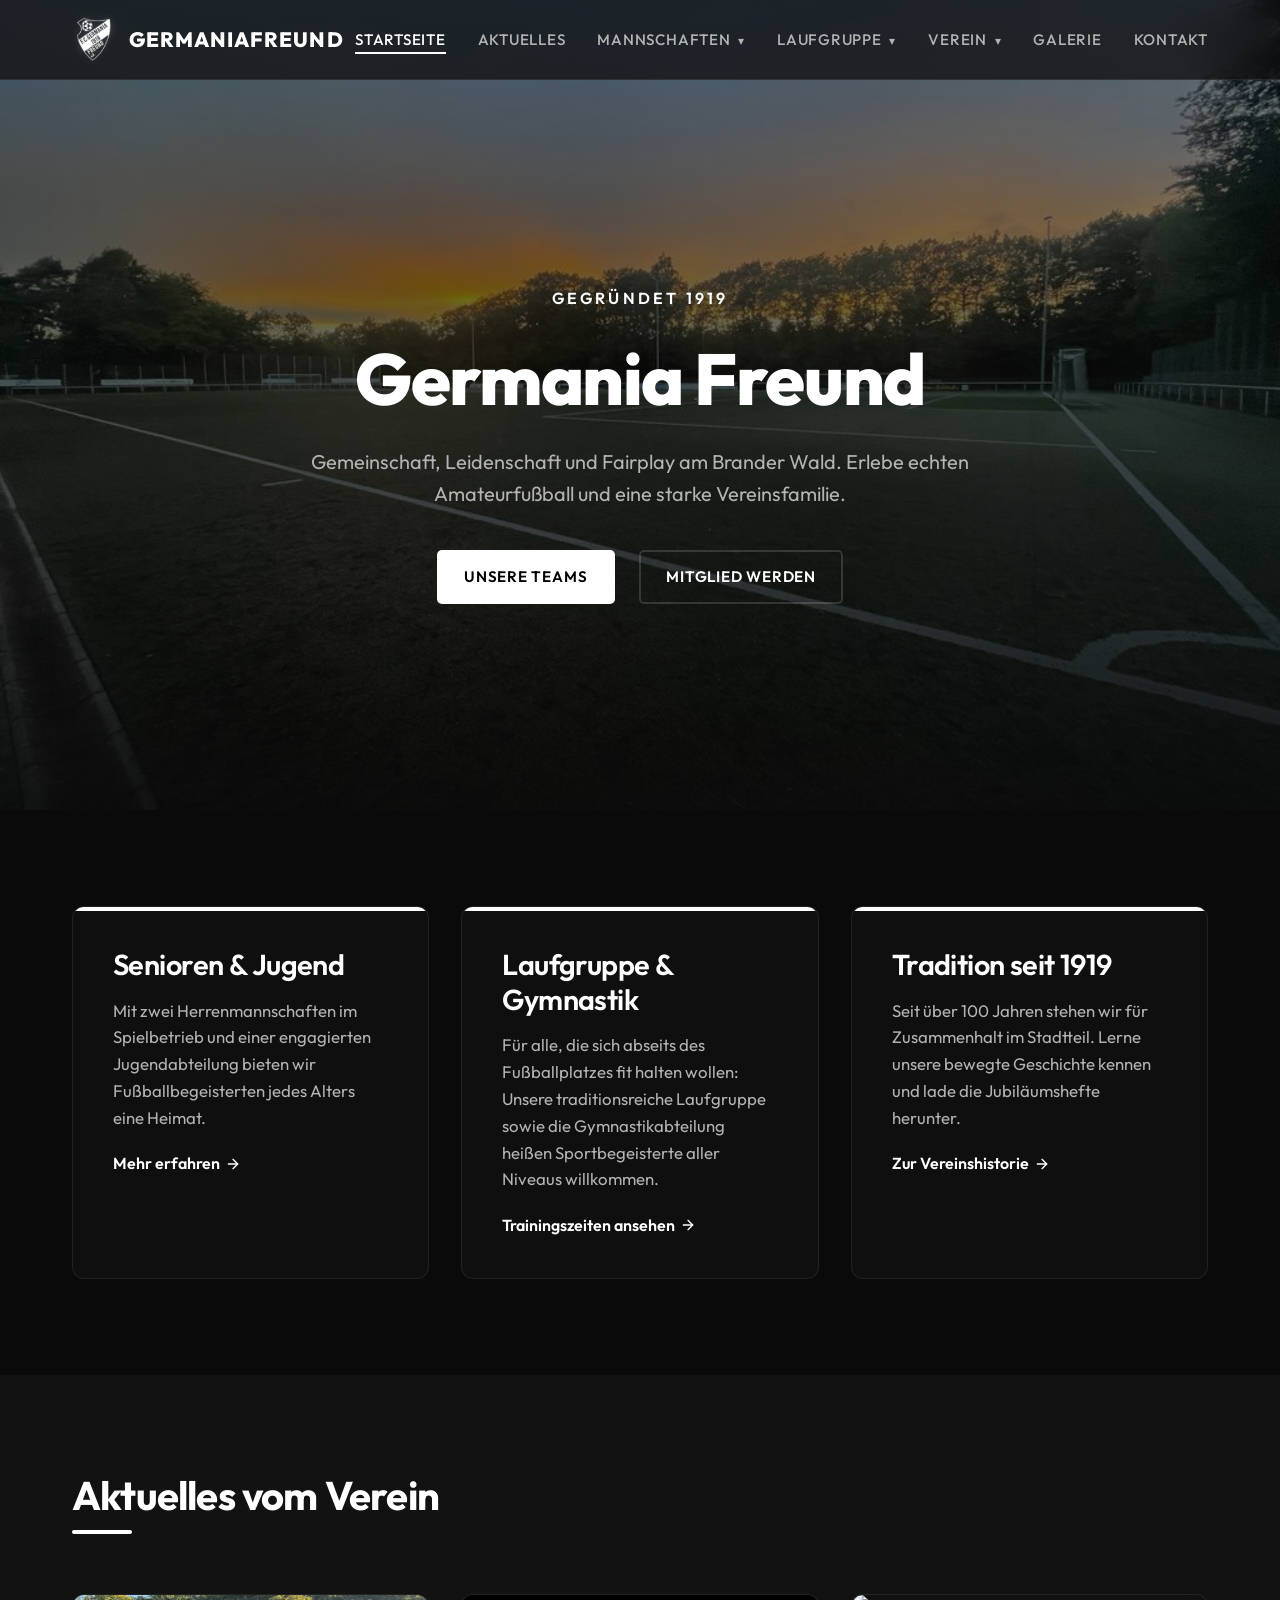
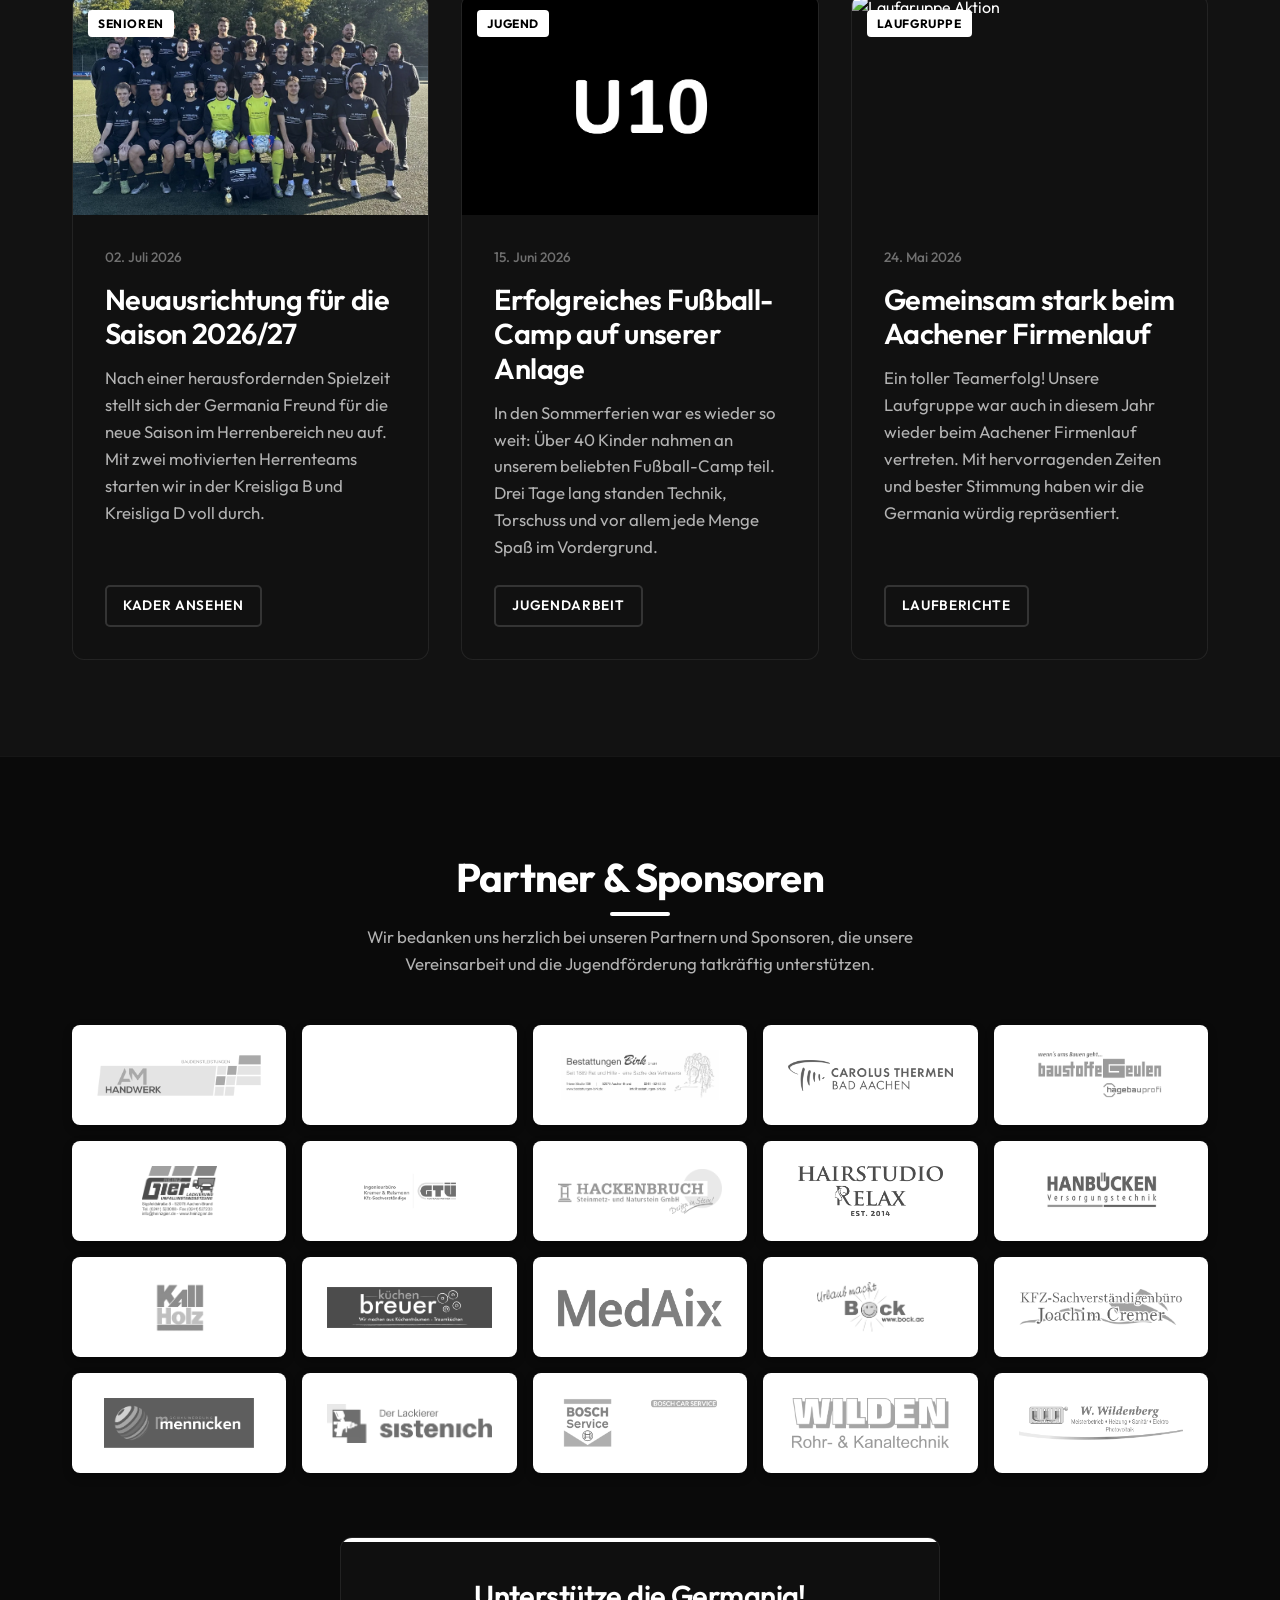
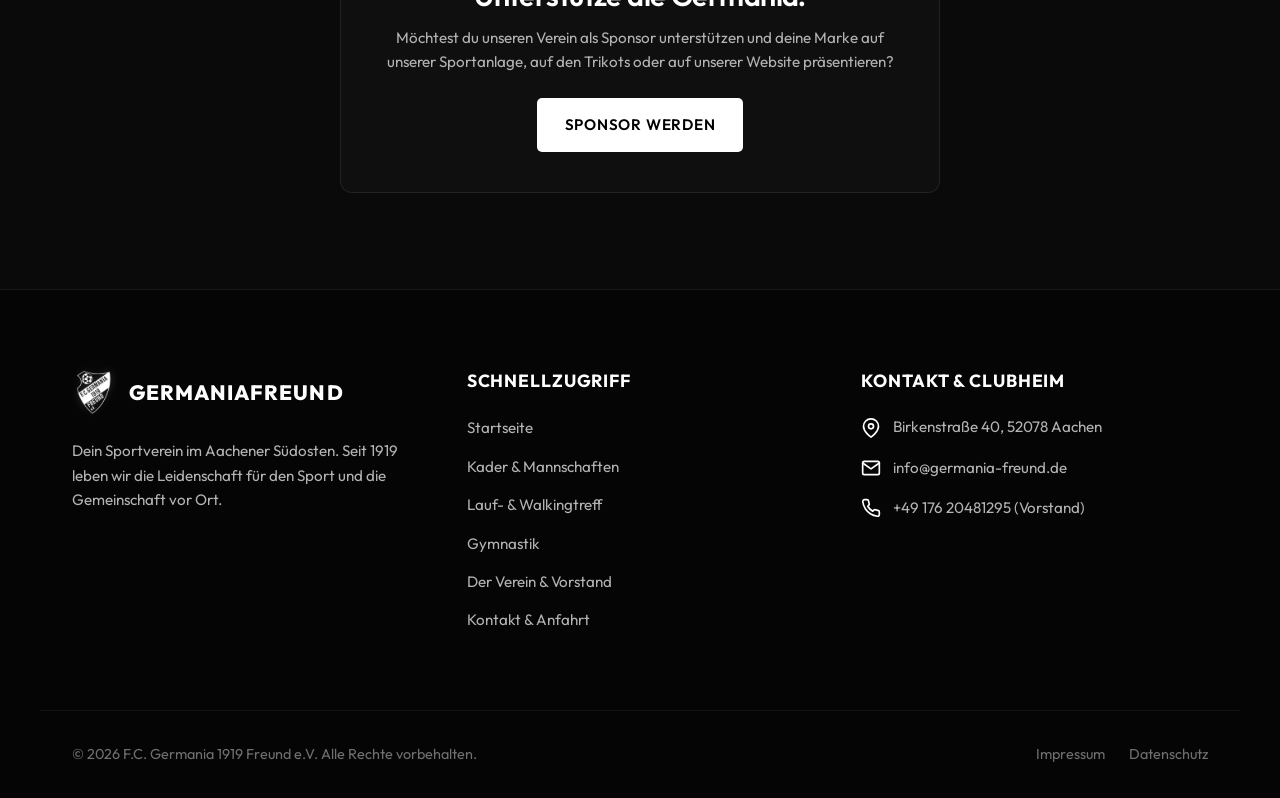
==== index.html @ a0d116ef "Rename folder Bilder/Fußball to Bilder/Fussball and update all references in HTML files" ====
<!DOCTYPE html>
<html lang="de">
<head>
    <meta charset="UTF-8">
    <meta name="viewport" content="width=device-width, initial-scale=1.0">
    <title>F.C. Germania 1919 Freund e.V. | Offizielle Website</title>
    <meta name="description" content="Offizielle Website des F.C. Germania 1919 Freund e.V. aus Aachen-Brand. Entdecke unsere Mannschaften, die Laufgruppe und werde Mitglied!">
    <link rel="stylesheet" href="css/style.css?v=1.4">
    <script src="https://widget-api.fupa.net/vendor/widget.js?v1" defer></script>
    <link rel="icon" type="image/png" href="Bilder/Allgemein/Logo.png">
</head>
<body>

    <!-- --- HEADER / NAVIGATION --- -->
    <header class="header">
        <div class="container nav-container">
            <a href="index.html" class="logo">
                <img src="Bilder/Allgemein/Logo.png" alt="Germania Freund Logo" class="logo-icon" onerror="this.src='QR_Code_Homepage.png';">
                <div class="logo-text">Germania<span>Freund</span></div>
            </a>
            
            <nav>
                <ul class="nav-links">
                    <li><a href="index.html" class="nav-link">Startseite</a></li>
                    <li><a href="index.html#aktuelles" class="nav-link">Aktuelles</a></li>
                    <li class="dropdown">
                        <a href="mannschaften.html" class="nav-link dropdown-toggle">Mannschaften <span class="arrow">&#9662;</span></a>
                        <ul class="dropdown-menu">
                            <li><a href="mannschaften.html" style="font-weight: 600;">Übersicht</a></li>
                            <li class="dropdown-divider"></li>
                            <li class="dropdown-header">Senioren</li>
                            <li><a href="erste-mannschaft.html">1. Herren</a></li>
                            <li><a href="zweite-mannschaft.html">2. Herren</a></li>
                            <li><a href="frauenmannschaft.html">1. Damen</a></li>
                            <li class="dropdown-divider"></li>
                            <li class="dropdown-header">Junioren</li>
                            <li><a href="mannschaften.html#jugend">Jugendteams</a></li>
                        </ul>
                    </li>
                                        <li class="dropdown">
                        <a href="laufgruppe.html" class="nav-link dropdown-toggle">Laufgruppe <span class="arrow">&#9662;</span></a>
                        <ul class="dropdown-menu">
                            <li><a href="laufgruppe.html">Lauf- &amp; Walkingtreff</a></li>
                            <li><a href="gymnastik.html">Gymnastik</a></li>
                        </ul>
                    </li>
                    <li class="dropdown">
                        <a href="verein.html" class="nav-link dropdown-toggle">Verein <span class="arrow">&#9662;</span></a>
                        <ul class="dropdown-menu">
                            <li><a href="verein.html" style="font-weight: 600;">Übersicht</a></li>
                            <li class="dropdown-divider"></li>
                            <li><a href="verein.html#ueber-uns">Über Uns</a></li>
                            <li><a href="verein.html#vorstand">Der Vorstand</a></li>
                            <li><a href="verein.html#geschichte">Geschichte</a></li>
                            <li><a href="verein.html#camps">Fußball-Camps</a></li>
                        </ul>
                    </li>
                    <li><a href="galerie.html" class="nav-link">Galerie</a></li>
                    <li><a href="kontakt.html" class="nav-link">Kontakt</a></li>
                </ul>
            </nav>
            
            <button class="burger" aria-label="Menü öffnen">
                <span class="burger-line"></span>
                <span class="burger-line"></span>
                <span class="burger-line"></span>
            </button>
        </div>
    </header>

    <!-- --- HERO SECTION --- -->
    <section class="hero">
        <div class="container hero-content">
            <span class="hero-tag">Gegründet 1919</span>
            <h1 class="text-gradient">Germania Freund</h1>
            <p class="hero-desc">Gemeinschaft, Leidenschaft und Fairplay am Brander Wald. Erlebe echten Amateurfußball und eine starke Vereinsfamilie.</p>
            <div class="hero-btns">
                <a href="mannschaften.html" class="btn btn-primary">Unsere Teams</a>
                <a href="verein.html#mitgliedschaft" class="btn btn-secondary">Mitglied werden</a>
            </div>
        </div>
    </section>

    <!-- --- HIGHLIGHTS SECTION --- -->
    <section class="section">
        <div class="container">
            <div class="grid grid-3">
                
                <div class="card card-accent reveal">
                    <h3 class="card-title text-accent">Senioren & Jugend</h3>
                    <p>Mit zwei Herrenmannschaften im Spielbetrieb und einer engagierten Jugendabteilung bieten wir Fußballbegeisterten jedes Alters eine Heimat.</p>
                    <a href="mannschaften.html" class="text-accent" style="font-weight:600; display:inline-flex; align-items:center; gap:5px;">
                        Mehr erfahren 
                        <svg width="16" height="16" viewBox="0 0 24 24" fill="none" stroke="currentColor" stroke-width="2" stroke-linecap="round" stroke-linejoin="round"><line x1="5" y1="12" x2="19" y2="12"></line><polyline points="12 5 19 12 12 19"></polyline></svg>
                    </a>
                </div>
                
                <div class="card card-accent reveal">
                    <h3 class="card-title text-accent">Laufgruppe &amp; Gymnastik</h3>
                    <p>Für alle, die sich abseits des Fußballplatzes fit halten wollen: Unsere traditionsreiche Laufgruppe sowie die Gymnastikabteilung heißen Sportbegeisterte aller Niveaus willkommen.</p>
                    <a href="laufgruppe.html" class="text-accent" style="font-weight:600; display:inline-flex; align-items:center; gap:5px;">
                        Trainingszeiten ansehen
                        <svg width="16" height="16" viewBox="0 0 24 24" fill="none" stroke="currentColor" stroke-width="2" stroke-linecap="round" stroke-linejoin="round"><line x1="5" y1="12" x2="19" y2="12"></line><polyline points="12 5 19 12 12 19"></polyline></svg>
                    </a>
                </div>
                
                <div class="card card-accent reveal">
                    <h3 class="card-title text-accent">Tradition seit 1919</h3>
                    <p>Seit über 100 Jahren stehen wir für Zusammenhalt im Stadtteil. Lerne unsere bewegte Geschichte kennen und lade die Jubiläumshefte herunter.</p>
                    <a href="verein.html" class="text-accent" style="font-weight:600; display:inline-flex; align-items:center; gap:5px;">
                        Zur Vereinshistorie
                        <svg width="16" height="16" viewBox="0 0 24 24" fill="none" stroke="currentColor" stroke-width="2" stroke-linecap="round" stroke-linejoin="round"><line x1="5" y1="12" x2="19" y2="12"></line><polyline points="12 5 19 12 12 19"></polyline></svg>
                    </a>
                </div>
                
            </div>
        </div>
    </section>

    <!-- --- NEWS SECTION --- -->
    <section class="section section-bg" id="aktuelles">
        <div class="container">
            <h2 class="reveal">Aktuelles vom Verein</h2>
            
            <div class="grid grid-3">
                
                <!-- News Item 1 -->
                <article class="card news-card reveal">
                    <div class="news-img">
                        <span class="news-tag">Senioren</span>
                        <img src="Bilder/Fussball/Herren_01.jpg" alt="1. Mannschaft Training" onerror="this.src='Bilder/Fussball/1_Mannschaft_22_23.JPG';">
                    </div>
                    <div class="news-info">
                        <span class="news-date">02. Juli 2026</span>
                        <h3>Neuausrichtung für die Saison 2026/27</h3>
                        <p>Nach einer herausfordernden Spielzeit stellt sich der Germania Freund für die neue Saison im Herrenbereich neu auf. Mit zwei motivierten Herrenteams starten wir in der Kreisliga B und Kreisliga D voll durch.</p>
                        <a href="mannschaften.html" class="btn btn-secondary btn-sm" style="align-self: flex-start;">Kader ansehen</a>
                    </div>
                </article>
                
                <!-- News Item 2 -->
                <article class="card news-card reveal">
                    <div class="news-img">
                        <span class="news-tag">Jugend</span>
                        <img src="Bilder/Allgemein/U10.png" alt="Jugendfussball" onerror="this.src='QR_Code_Homepage.png';">
                    </div>
                    <div class="news-info">
                        <span class="news-date">15. Juni 2026</span>
                        <h3>Erfolgreiches Fußball-Camp auf unserer Anlage</h3>
                        <p>In den Sommerferien war es wieder so weit: Über 40 Kinder nahmen an unserem beliebten Fußball-Camp teil. Drei Tage lang standen Technik, Torschuss und vor allem jede Menge Spaß im Vordergrund.</p>
                        <a href="verein.html" class="btn btn-secondary btn-sm" style="align-self: flex-start;">Jugendarbeit</a>
                    </div>
                </article>
                
                <!-- News Item 3 -->
                <article class="card news-card reveal">
                    <div class="news-img">
                        <span class="news-tag">Laufgruppe</span>
                        <img src="Bilder/Laufgruppe/AdobeStock_198337827.jpeg" alt="Laufgruppe Aktion">
                    </div>
                    <div class="news-info">
                        <span class="news-date">24. Mai 2026</span>
                        <h3>Gemeinsam stark beim Aachener Firmenlauf</h3>
                        <p>Ein toller Teamerfolg! Unsere Laufgruppe war auch in diesem Jahr wieder beim Aachener Firmenlauf vertreten. Mit hervorragenden Zeiten und bester Stimmung haben wir die Germania würdig repräsentiert.</p>
                        <a href="laufgruppe.html" class="btn btn-secondary btn-sm" style="align-self: flex-start;">Laufberichte</a>
                    </div>
                </article>
                
            </div>
        </div>
    </section>

    <!-- --- SPONSORS SECTION --- -->
    <section class="section" style="border-top: 1px solid rgba(255, 255, 255, 0.05);">
        <div class="container">
            <h2 class="text-center reveal" style="margin-bottom: 0.5rem;">Partner & Sponsoren</h2>
            <p class="text-center text-muted reveal" style="max-width: 600px; margin: 0 auto 3rem;">
                Wir bedanken uns herzlich bei unseren Partnern und Sponsoren, die unsere Vereinsarbeit und die Jugendförderung tatkräftig unterstützen.
            </p>
            
            <div class="sponsors-grid reveal" style="margin-bottom: 4rem;">
                <div class="sponsor-item"><img src="Bilder/Sponsoren/AM-Handwerk.png" alt="AM-Handwerk"></div>
                <div class="sponsor-item"><img src="Bilder/Sponsoren/AWS_Sicherheitsbuero.png" alt="AWS Sicherheitsbüro"></div>
                <div class="sponsor-item"><img src="Bilder/Sponsoren/Birk.png" alt="Birk"></div>
                <div class="sponsor-item"><img src="Bilder/Sponsoren/Carolus_Thermen.png" alt="Carolus Thermen"></div>
                <div class="sponsor-item"><img src="Bilder/Sponsoren/Geulen.png" alt="Geulen"></div>
                <div class="sponsor-item"><img src="Bilder/Sponsoren/Gier.png" alt="Gier"></div>
                <div class="sponsor-item"><img src="Bilder/Sponsoren/GTUE.png" alt="GTÜ"></div>
                <div class="sponsor-item"><img src="Bilder/Sponsoren/Hackenbruch.png" alt="Hackenbruch"></div>
                <div class="sponsor-item"><img src="Bilder/Sponsoren/Hairstudio_Relax.png" alt="Hairstudio Relax"></div>
                <div class="sponsor-item"><img src="Bilder/Sponsoren/Hanbuecken.png" alt="Hanbücken"></div>
                <div class="sponsor-item"><img src="Bilder/Sponsoren/Kall_Holz.png" alt="Kall Holz"></div>
                <div class="sponsor-item"><img src="Bilder/Sponsoren/KuechenBreuer.png" alt="KüchenBreuer"></div>
                <div class="sponsor-item"><img src="Bilder/Sponsoren/MedAix.png" alt="MedAix"></div>
                <div class="sponsor-item"><img src="Bilder/Sponsoren/Reisebuero_Bock.png" alt="Reisebüro Bock"></div>
                <div class="sponsor-item"><img src="Bilder/Sponsoren/Sachvertaendiger_Cremer.png" alt="Sachverständiger Cremer"></div>
                <div class="sponsor-item"><img src="Bilder/Sponsoren/Schauwerbung_Mennicken.png" alt="Schauwerbung Mennicken"></div>
                <div class="sponsor-item"><img src="Bilder/Sponsoren/Sistenich.png" alt="Sistenich"></div>
                <div class="sponsor-item"><img src="Bilder/Sponsoren/Wagner_Unger.png" alt="Wagner & Unger"></div>
                <div class="sponsor-item"><img src="Bilder/Sponsoren/Wilden.png" alt="Wilden"></div>
                <div class="sponsor-item"><img src="Bilder/Sponsoren/Wildenberg.png" alt="Wildenberg"></div>
            </div>
            
            <div class="text-center reveal">
                <div class="card card-accent" style="max-width: 600px; margin: 0 auto; padding: 2.5rem; text-align: center;">
                    <h3 class="text-accent" style="margin-bottom: 0.8rem;">Unterstütze die Germania!</h3>
                    <p style="color: var(--text-secondary); margin-bottom: 1.5rem; font-size: 0.95rem; line-height: 1.6;">
                        Möchtest du unseren Verein als Sponsor unterstützen und deine Marke auf unserer Sportanlage, auf den Trikots oder auf unserer Website präsentieren?
                    </p>
                    <a href="kontakt.html?subject=Sponsoring" class="btn btn-primary">Sponsor werden</a>
                </div>
            </div>
        </div>
    </section>

    <!-- --- FOOTER --- -->
    <footer class="footer">
        <div class="container footer-grid">
            <div>
                <a href="index.html" class="logo" style="margin-bottom: 1.5rem;">
                    <img src="Bilder/Allgemein/Logo.png" alt="Germania Freund Logo" class="logo-icon" onerror="this.src='QR_Code_Homepage.png';">
                    <div class="logo-text">Germania<span>Freund</span></div>
                </a>
                <p class="footer-col-desc">Dein Sportverein im Aachener Südosten. Seit 1919 leben wir die Leidenschaft für den Sport und die Gemeinschaft vor Ort.</p>
            </div>
            
            <div>
                <h4 class="footer-col-title">Schnellzugriff</h4>
                <ul class="footer-links">
                    <li class="footer-link-item"><a href="index.html">Startseite</a></li>
                    <li class="footer-link-item"><a href="mannschaften.html">Kader & Mannschaften</a></li>
                                        <li class="footer-link-item"><a href="laufgruppe.html">Lauf- &amp; Walkingtreff</a></li>
                    <li class="footer-link-item"><a href="gymnastik.html">Gymnastik</a></li>
                    <li class="footer-link-item"><a href="verein.html">Der Verein & Vorstand</a></li>
                    <li class="footer-link-item"><a href="kontakt.html">Kontakt & Anfahrt</a></li>
                </ul>
            </div>
            
            <div>
                <h4 class="footer-col-title">Kontakt & Clubheim</h4>
                <div class="footer-contact-item">
                    <svg viewBox="0 0 24 24" fill="none" stroke="currentColor" stroke-width="2" stroke-linecap="round" stroke-linejoin="round"><path d="M21 10c0 7-9 13-9 13s-9-6-9-13a9 9 0 0 1 18 0z"></path><circle cx="12" cy="10" r="3"></circle></svg>
                    <span>Birkenstraße 40, 52078 Aachen</span>
                </div>
                <div class="footer-contact-item">
                    <svg viewBox="0 0 24 24" fill="none" stroke="currentColor" stroke-width="2" stroke-linecap="round" stroke-linejoin="round"><path d="M4 4h16c1.1 0 2 .9 2 2v12c0 1.1-.9 2-2 2H4c-1.1 0-2-.9-2-2V6c0-1.1.9-2 2-2z"></path><polyline points="22,6 12,13 2,6"></polyline></svg>
                    <span>info@germania-freund.de</span>
                </div>
                <div class="footer-contact-item">
                    <svg viewBox="0 0 24 24" fill="none" stroke="currentColor" stroke-width="2" stroke-linecap="round" stroke-linejoin="round"><path d="M22 16.92v3a2 2 0 0 1-2.18 2 19.79 19.79 0 0 1-8.63-3.07 19.5 19.5 0 0 1-6-6 19.79 19.79 0 0 1-3.07-8.67A2 2 0 0 1 4.11 2h3a2 2 0 0 1 2 1.72 12.84 12.84 0 0 0 .7 2.81 2 2 0 0 1-.45 2.11L8.09 9.91a16 16 0 0 0 6 6l1.27-1.27a2 2 0 0 1 2.11-.45 12.84 12.84 0 0 0 2.81.7A2 2 0 0 1 22 16.92z"></path></svg>
                    <span>+49 176 20481295 (Vorstand)</span>
                </div>
            </div>
        </div>
        
        <div class="container footer-bottom">
            <div>
                &copy; <span id="current-year">2026</span> F.C. Germania 1919 Freund e.V. Alle Rechte vorbehalten.
            </div>
            <div class="footer-legal-links">
                <a href="impressum.html">Impressum</a>
                <a href="datenschutz.html">Datenschutz</a>
            </div>
        </div>
    </footer>

    <script src="js/main.js?v=1.4"></script>
</body>
</html>
---- css/style.css ----
@import url('https://fonts.googleapis.com/css2?family=Outfit:wght@300;400;500;600;700;800&display=swap');

/* --- DESIGN SYSTEM VARIABLES --- */
:root {
    --bg-primary: #0a0a0a;
    --bg-secondary: #121212;
    --bg-tertiary: #1c1c1c;
    --text-primary: #ffffff;
    --text-secondary: #b3b3b3;
    --text-muted: #707070;
    --accent: #ffffff; /* Sleek Monochrome White */
    --accent-rgb: 255, 255, 255;
    --accent-hover: #e0e0e0; /* Sleek Silver Gray */
    --accent-muted: rgba(255, 255, 255, 0.08);
    
    --glass-bg: rgba(18, 18, 18, 0.75);
    --glass-bg-hover: rgba(28, 28, 28, 0.85);
    --glass-border: rgba(255, 255, 255, 0.08);
    --glass-border-hover: rgba(255, 255, 255, 0.15);
    --glass-blur: blur(12px);
    
    --card-shadow: 0 10px 30px rgba(0, 0, 0, 0.5);
    --accent-shadow: 0 0 15px rgba(255, 255, 255, 0.1);
    
    --transition-smooth: all 0.3s cubic-bezier(0.4, 0, 0.2, 1);
    --transition-fast: all 0.15s ease;
    
    --font-sans: 'Outfit', -apple-system, BlinkMacSystemFont, "Segoe UI", Roboto, Helvetica, Arial, sans-serif;
    
    --container-max-width: 1200px;
    --header-height: 80px;
}

/* --- BASE & RESET --- */
* {
    margin: 0;
    padding: 0;
    box-sizing: border-box;
}

html {
    scroll-behavior: smooth;
    background-color: var(--bg-primary);
    color: var(--text-primary);
    font-family: var(--font-sans);
    -webkit-font-smoothing: antialiased;
    overflow-x: hidden;
}

body {
    background-color: var(--bg-primary);
    min-height: 100vh;
    display: flex;
    flex-direction: column;
    overflow-x: hidden;
    line-height: 1.6;
}

/* Custom Scrollbar */
::-webkit-scrollbar {
    width: 10px;
}
::-webkit-scrollbar-track {
    background: var(--bg-primary);
}
::-webkit-scrollbar-thumb {
    background: #2a2a2a;
    border-radius: 5px;
    border: 2px solid var(--bg-primary);
}
::-webkit-scrollbar-thumb:hover {
    background: var(--accent);
}

a {
    color: var(--text-primary);
    text-decoration: none;
    transition: var(--transition-fast);
}

img {
    max-width: 100%;
    height: auto;
    display: block;
}

/* --- TYPOGRAPHY --- */
h1, h2, h3, h4, h5, h6 {
    font-weight: 700;
    line-height: 1.2;
    letter-spacing: -0.02em;
    margin-bottom: 0.5em;
}

h1 {
    font-size: clamp(2.5rem, 6vw, 4.5rem);
    font-weight: 800;
}

h2 {
    font-size: clamp(1.8rem, 4vw, 2.5rem);
    position: relative;
    padding-bottom: 15px;
    margin-bottom: 1.5em;
}

/* Accent under-bar for h2 headings */
h2::after {
    content: '';
    position: absolute;
    bottom: 0;
    left: 0;
    width: 60px;
    height: 4px;
    background: var(--accent);
    border-radius: 2px;
}

h2.text-center::after {
    left: 50%;
    transform: translateX(-50%);
}

h3 {
    font-size: clamp(1.3rem, 2.5vw, 1.8rem);
    font-weight: 600;
}

p {
    color: var(--text-secondary);
    margin-bottom: 1.2rem;
    font-size: 1.05rem;
}

.text-gradient {
    background: linear-gradient(135deg, #ffffff 40%, var(--accent) 100%);
    -webkit-background-clip: text;
    -webkit-text-fill-color: transparent;
}

.text-center { text-align: center; }
.text-accent { color: var(--accent); }

/* --- LAYOUT UTILITIES --- */
.container {
    width: 100%;
    max-width: var(--container-max-width);
    margin: 0 auto;
    padding: 0 2rem;
}

.section {
    padding: 6rem 0;
    position: relative;
}

.section-bg {
    background-color: var(--bg-secondary);
}

.grid {
    display: grid;
    gap: 2rem;
}

.grid-2 { grid-template-columns: repeat(auto-fit, minmax(450px, 1fr)); }
.grid-3 { grid-template-columns: repeat(auto-fit, minmax(280px, 1fr)); }
.grid-4 { grid-template-columns: repeat(auto-fit, minmax(220px, 1fr)); }

/* --- HEADER & NAVIGATION --- */
.header {
    position: fixed;
    top: 0;
    left: 0;
    width: 100%;
    height: var(--header-height);
    background: rgba(10, 10, 10, 0.7);
    backdrop-filter: var(--glass-blur);
    -webkit-backdrop-filter: var(--glass-blur);
    border-bottom: 1px solid var(--glass-border);
    z-index: 1000;
    transition: var(--transition-smooth);
}

.header.scrolled {
    height: 70px;
    background: rgba(10, 10, 10, 0.9);
    box-shadow: 0 5px 20px rgba(0, 0, 0, 0.4);
}

.nav-container {
    display: flex;
    justify-content: space-between;
    align-items: center;
    height: 100%;
}

.logo {
    display: flex;
    align-items: center;
    gap: 12px;
}

.logo-icon {
    width: 45px;
    height: 45px;
    object-fit: contain;
    filter: drop-shadow(0 0 5px rgba(255, 255, 255, 0.2));
}

.logo-text {
    font-size: 1.3rem;
    font-weight: 800;
    letter-spacing: 0.05em;
    text-transform: uppercase;
}

.logo-text span {
    color: var(--accent);
}

.nav-links {
    display: flex;
    align-items: center;
    gap: 2rem;
    list-style: none;
}

.nav-link {
    font-size: 0.95rem;
    font-weight: 500;
    text-transform: uppercase;
    letter-spacing: 0.05em;
    position: relative;
    padding: 5px 0;
    color: var(--text-secondary);
}

.nav-link:hover, .nav-link.active {
    color: var(--text-primary);
}

/* Nav Link Hover Underline */
.nav-link::after {
    content: '';
    position: absolute;
    bottom: 0;
    left: 0;
    width: 0;
    height: 2px;
    background: var(--accent);
    transition: var(--transition-smooth);
}

.nav-link:hover::after, .nav-link.active::after {
    width: 100%;
}

/* --- DROPDOWN NAVIGATION --- */
.dropdown {
    position: relative;
}

.dropdown-menu {
    position: absolute;
    top: 100%;
    left: 50%;
    transform: translateX(-50%) translateY(10px);
    background: rgba(15, 15, 15, 0.95);
    backdrop-filter: blur(15px);
    -webkit-backdrop-filter: blur(15px);
    border: 1px solid var(--glass-border);
    border-radius: 8px;
    padding: 0.8rem 0;
    min-width: 180px;
    list-style: none;
    display: flex;
    flex-direction: column;
    gap: 0.2rem;
    opacity: 0;
    visibility: hidden;
    transition: all 0.3s cubic-bezier(0.4, 0, 0.2, 1);
    box-shadow: 0 10px 30px rgba(0, 0, 0, 0.5);
    z-index: 100;
}

.dropdown-menu li a {
    display: block;
    padding: 0.6rem 1.5rem;
    color: var(--text-secondary);
    font-size: 0.9rem;
    font-weight: 500;
    transition: var(--transition-smooth);
    text-align: left;
}

.dropdown-menu li a:hover {
    color: var(--text-primary);
    background: rgba(255, 255, 255, 0.05);
    padding-left: 1.8rem;
}

.dropdown-header {
    padding: 0.4rem 1.5rem 0.2rem;
    font-size: 0.75rem;
    font-weight: 700;
    text-transform: uppercase;
    color: var(--accent);
    letter-spacing: 0.1em;
    text-align: left;
}

.dropdown-divider {
    height: 1px;
    background: rgba(255, 255, 255, 0.05);
    margin: 0.4rem 0;
}

.arrow {
    display: inline-block;
    font-size: 0.75rem;
    margin-left: 4px;
    transition: transform 0.3s ease;
}

/* Show dropdown on hover (Desktop) */
@media (min-width: 993px) {
    .dropdown:hover .dropdown-menu {
        opacity: 1;
        visibility: visible;
        transform: translateX(-50%) translateY(0);
    }
    
    .dropdown:hover .arrow {
        transform: rotate(180deg);
    }
}

/* Mobile dropdown styles */
@media (max-width: 992px) {
    .dropdown-menu {
        display: none; /* Hide by default on mobile */
        position: static;
        transform: none;
        opacity: 1;
        visibility: visible;
        background: transparent;
        border: none;
        box-shadow: none;
        padding: 0.5rem 0 0 0;
        flex-direction: column;
        align-items: center;
        gap: 0.4rem;
        width: 100%;
        min-width: 0;
        height: auto;
    }
    
    .dropdown.active .dropdown-menu {
        display: flex; /* Show when active */
    }
    
    .dropdown.active .arrow {
        transform: rotate(180deg);
    }
    
    .dropdown-menu li a {
        padding: 0.3rem 1rem;
        font-size: 1.1rem;
        color: var(--text-secondary);
        text-align: center;
    }
    
    .dropdown-menu li a:hover {
        background: transparent;
        color: var(--accent);
    }
    
    .dropdown-header {
        padding: 0.5rem 1rem 0.1rem;
        font-size: 0.8rem;
        color: var(--accent);
        text-align: center;
        font-weight: 700;
        text-transform: uppercase;
        letter-spacing: 0.05em;
    }
    
    .dropdown-divider {
        display: none;
    }
}


/* Burger Menu */
.burger {
    display: none;
    cursor: pointer;
    background: transparent;
    border: none;
    z-index: 1100;
    padding: 10px;
}

.burger-line {
    display: block;
    width: 25px;
    height: 2px;
    margin: 5px 0;
    background: var(--text-primary);
    transition: var(--transition-smooth);
}

/* --- BUTTONS --- */
.btn {
    display: inline-flex;
    align-items: center;
    justify-content: center;
    gap: 8px;
    padding: 0.8rem 1.6rem;
    font-size: 0.95rem;
    font-weight: 600;
    text-transform: uppercase;
    letter-spacing: 0.05em;
    border-radius: 5px;
    cursor: pointer;
    transition: var(--transition-smooth);
    border: 2px solid transparent;
}

.btn-primary {
    background-color: var(--accent);
    color: #000;
}

.btn-primary:hover {
    background-color: var(--accent-hover);
    box-shadow: var(--accent-shadow);
    transform: translateY(-2px);
}

.btn-secondary {
    background-color: transparent;
    border-color: var(--glass-border-hover);
    color: var(--text-primary);
}

.btn-secondary:hover {
    background-color: rgba(255, 255, 255, 0.05);
    border-color: var(--accent);
    transform: translateY(-2px);
}

.btn-sm {
    padding: 0.5rem 1rem;
    font-size: 0.85rem;
}

/* --- HERO SECTION --- */
.hero {
    position: relative;
    min-height: 90vh;
    padding-top: var(--header-height);
    display: flex;
    align-items: center;
    justify-content: center;
    overflow: hidden;
    background: linear-gradient(to bottom, rgba(10, 10, 10, 0.4) 0%, rgba(10, 10, 10, 0.95) 100%), url('../Bilder/Allgemein/Sportplatz_Sonnenuntergang.jpg') no-repeat center center;
    background-size: cover;
}

.hero-content {
    text-align: center;
    max-width: 800px;
    z-index: 1;
    display: flex;
    flex-direction: column;
    align-items: center;
}

.hero-tag {
    font-size: 1rem;
    font-weight: 600;
    text-transform: uppercase;
    letter-spacing: 0.2em;
    color: var(--accent);
    margin-bottom: 1.5rem;
    animation: fadeInUp 0.8s ease forwards;
}

.hero h1 {
    margin-bottom: 1.5rem;
    animation: fadeInUp 1s ease forwards;
}

.hero-desc {
    font-size: 1.25rem;
    color: var(--text-secondary);
    margin-bottom: 2.5rem;
    animation: fadeInUp 1.2s ease forwards;
}

.hero-btns {
    display: flex;
    gap: 1.5rem;
    animation: fadeInUp 1.4s ease forwards;
}

/* --- CARDS & GLASSMORPHISM --- */
.card {
    background: var(--glass-bg);
    border: 1px solid var(--glass-border);
    backdrop-filter: var(--glass-blur);
    -webkit-backdrop-filter: var(--glass-blur);
    border-radius: 12px;
    padding: 2.5rem;
    transition: var(--transition-smooth);
    position: relative;
    overflow: hidden;
}

.card:hover {
    transform: translateY(-5px);
    background: var(--glass-bg-hover);
    border-color: var(--glass-border-hover);
    box-shadow: var(--card-shadow);
}

.card-accent::before {
    content: '';
    position: absolute;
    top: 0;
    left: 0;
    width: 100%;
    height: 4px;
    background: var(--accent);
}

.card-title {
    margin-bottom: 1rem;
}

/* Feature/News Cards */
.news-card {
    display: flex;
    flex-direction: column;
    height: 100%;
    padding: 0;
    border-radius: 12px;
    overflow: hidden;
}

.news-img {
    height: 220px;
    position: relative;
    overflow: hidden;
}

.news-img img {
    width: 100%;
    height: 100%;
    object-fit: cover;
    transition: var(--transition-smooth);
}

.news-card:hover .news-img img {
    transform: scale(1.05);
}

.news-tag {
    position: absolute;
    top: 15px;
    left: 15px;
    background-color: var(--accent);
    color: #000;
    padding: 4px 10px;
    border-radius: 4px;
    font-size: 0.75rem;
    font-weight: 700;
    text-transform: uppercase;
    letter-spacing: 0.05em;
    z-index: 10;
}

.news-info {
    padding: 2rem;
    display: flex;
    flex-direction: column;
    flex-grow: 1;
}

.news-date {
    font-size: 0.85rem;
    color: var(--text-muted);
    margin-bottom: 0.8rem;
    font-weight: 500;
}

.news-info p {
    flex-grow: 1;
    margin-bottom: 1.5rem;
}

/* --- FOOTER --- */
.footer {
    background-color: #050505;
    border-top: 1px solid var(--glass-border);
    padding: 5rem 0 2rem;
    margin-top: auto;
}

.footer-grid {
    display: grid;
    grid-template-columns: repeat(auto-fit, minmax(250px, 1fr));
    gap: 3rem;
    margin-bottom: 4rem;
}

.footer-col-desc {
    color: var(--text-secondary);
    margin-top: 1rem;
    font-size: 0.95rem;
}

.footer-col-title {
    font-size: 1.1rem;
    text-transform: uppercase;
    letter-spacing: 0.05em;
    margin-bottom: 1.5rem;
    color: var(--text-primary);
}

.footer-links {
    list-style: none;
}

.footer-link-item {
    margin-bottom: 0.8rem;
}

.footer-link-item a {
    color: var(--text-secondary);
    font-size: 0.95rem;
}

.footer-link-item a:hover {
    color: var(--accent);
    padding-left: 5px;
}

.footer-contact-item {
    display: flex;
    align-items: center;
    gap: 12px;
    margin-bottom: 1rem;
    font-size: 0.95rem;
    color: var(--text-secondary);
}

.footer-contact-item svg {
    color: var(--accent);
    width: 20px;
    height: 20px;
    flex-shrink: 0;
}

.footer-bottom {
    border-top: 1px solid rgba(255, 255, 255, 0.05);
    padding-top: 2rem;
    display: flex;
    justify-content: space-between;
    align-items: center;
    flex-wrap: wrap;
    gap: 1.5rem;
    font-size: 0.9rem;
    color: var(--text-muted);
}

.footer-legal-links {
    display: flex;
    gap: 1.5rem;
}

.footer-legal-links a {
    color: var(--text-muted);
}

.footer-legal-links a:hover {
    color: var(--text-secondary);
}

/* --- FORMS --- */
.form-group {
    margin-bottom: 1.5rem;
}

.form-label {
    display: block;
    font-size: 0.9rem;
    font-weight: 500;
    margin-bottom: 0.5rem;
    color: var(--text-secondary);
    text-transform: uppercase;
    letter-spacing: 0.05em;
}

.form-input, .form-textarea {
    width: 100%;
    padding: 0.9rem 1.2rem;
    background-color: rgba(255, 255, 255, 0.03);
    border: 1px solid var(--glass-border);
    border-radius: 6px;
    color: var(--text-primary);
    font-family: var(--font-sans);
    font-size: 1rem;
    transition: var(--transition-smooth);
}

.form-input:focus, .form-textarea:focus {
    outline: none;
    border-color: var(--accent);
    background-color: rgba(255, 255, 255, 0.05);
    box-shadow: 0 0 10px rgba(212, 175, 55, 0.1);
}

.form-textarea {
    min-height: 150px;
    resize: vertical;
}

/* --- MANNSCHAFTEN SECTION --- */
.team-selector {
    display: flex;
    justify-content: center;
    gap: 1rem;
    margin-bottom: 3rem;
    flex-wrap: wrap;
}

.team-btn {
    background-color: var(--glass-bg);
    border: 1px solid var(--glass-border);
    color: var(--text-secondary);
    padding: 0.6rem 1.4rem;
    border-radius: 30px;
    font-size: 0.9rem;
    font-weight: 600;
    cursor: pointer;
    transition: var(--transition-smooth);
}

.team-btn:hover {
    background-color: var(--glass-bg-hover);
    border-color: var(--glass-border-hover);
    color: var(--text-primary);
}

.team-btn.active {
    background-color: var(--accent);
    border-color: var(--accent);
    color: #000;
    box-shadow: var(--accent-shadow);
}

.team-section-wrapper {
    display: none;
    animation: fadeIn 0.5s ease forwards;
}

.team-section-wrapper.active {
    display: block;
}

.team-card {
    background: var(--glass-bg);
    border: 1px solid var(--glass-border);
    border-radius: 12px;
    overflow: hidden;
    transition: var(--transition-smooth);
}

.team-card:hover {
    transform: translateY(-5px);
    border-color: var(--glass-border-hover);
    box-shadow: var(--card-shadow);
}

.team-card-img {
    height: 320px;
    overflow: hidden;
    position: relative;
}

.team-card-img img {
    width: 100%;
    height: 100%;
    object-fit: cover;
    transition: var(--transition-smooth);
}

.team-card:hover .team-card-img img {
    transform: scale(1.03);
}

.team-card-content {
    padding: 2rem;
}

.team-card-meta {
    display: flex;
    justify-content: space-between;
    margin-top: 1rem;
    padding-top: 1rem;
    border-top: 1px solid rgba(255, 255, 255, 0.05);
    font-size: 0.9rem;
    color: var(--text-secondary);
}

.youth-grid {
    display: grid;
    grid-template-columns: repeat(1, 1fr);
    gap: 1.5rem;
    margin-top: 2rem;
}

@media (min-width: 576px) {
    .youth-grid {
        grid-template-columns: repeat(2, 1fr);
    }
}

@media (min-width: 992px) {
    .youth-grid {
        grid-template-columns: repeat(4, 1fr);
    }
}

.youth-item {
    background: transparent;
    border: none;
    padding: 0;
    width: 100%;
    height: 220px;
    perspective: 1000px;
    display: block;
}

.youth-item-inner {
    position: relative;
    width: 100%;
    height: 100%;
    text-align: center;
    transition: transform 0.6s cubic-bezier(0.4, 0, 0.2, 1);
    transform-style: preserve-3d;
}

.youth-item:hover .youth-item-inner,
.youth-item.flipped .youth-item-inner {
    transform: rotateY(180deg);
}

.youth-item-front, .youth-item-back {
    position: absolute;
    top: 0;
    left: 0;
    width: 100%;
    height: 100%;
    backface-visibility: hidden;
    -webkit-backface-visibility: hidden;
    border-radius: 10px;
    border: 1px solid var(--glass-border);
    padding: 1.5rem 1rem;
    display: flex;
    flex-direction: column;
    align-items: center;
    justify-content: center;
}

.youth-item-front {
    background: var(--glass-bg);
    color: var(--text-primary);
    transition: var(--transition-smooth);
}

.youth-item:hover .youth-item-front,
.youth-item.flipped .youth-item-front {
    box-shadow: var(--accent-shadow);
    border-color: var(--accent);
}

.youth-item-back {
    background: rgba(20, 20, 20, 0.95);
    backdrop-filter: blur(15px);
    -webkit-backdrop-filter: blur(15px);
    border-color: var(--accent);
    color: var(--text-primary);
    transform: rotateY(180deg);
    box-shadow: var(--accent-shadow);
}

.youth-item-back h4 {
    font-size: 0.8rem;
    margin: 0 0 2px 0;
    color: var(--accent);
    text-transform: uppercase;
    letter-spacing: 0.05em;
}

.youth-item-back p {
    font-size: 0.75rem;
    margin: 0 0 8px 0;
    color: var(--text-secondary);
    line-height: 1.3;
}

.youth-item-back a {
    font-size: 0.75rem;
    color: var(--text-primary);
    text-decoration: underline;
    transition: var(--transition-smooth);
}

.youth-item-back a:hover {
    color: var(--accent);
}

.youth-icon {
    width: 60px;
    height: 60px;
    object-fit: contain;
    margin-bottom: 1rem;
    filter: drop-shadow(0 0 4px rgba(255,255,255,0.1));
}

.youth-name {
    font-size: 1rem;
    font-weight: 700;
}

/* --- FUPA WIDGET STYLING & CONTAINER --- */
.fupa-widget-container {
    background: var(--glass-bg);
    border: 1px solid var(--glass-border);
    border-radius: 12px;
    padding: 1.5rem;
    min-height: 400px;
    overflow: hidden;
    margin-top: 2rem;
}

/* Custom placeholder when widget is not loaded */
.fupa-placeholder {
    display: flex;
    flex-direction: column;
    align-items: center;
    justify-content: center;
    text-align: center;
    padding: 4rem 2rem;
    color: var(--text-secondary);
}

.fupa-placeholder svg {
    color: var(--accent);
    margin-bottom: 1.5rem;
    opacity: 0.8;
}

/* --- LAUFGRUPPE --- */
.laufgruppe-hero {
    min-height: 50vh;
    background: linear-gradient(135deg, rgba(18, 18, 18, 0.9) 0%, rgba(10, 10, 10, 0.95) 100%);
    display: flex;
    align-items: center;
    position: relative;
    border-bottom: 1px solid var(--glass-border);
    padding-top: var(--header-height);
}

.laufgruppe-hero::before {
    content: '';
    position: absolute;
    top: 0;
    left: 0;
    width: 100%;
    height: 100%;
    background-image: url('../Bilder/Laufgruppe/AdobeStock_198337827.jpeg');
    background-size: cover;
    background-position: center;
    z-index: -2;
    opacity: 0.25;
}

.laufgruppe-logo-container {
    display: flex;
    gap: 1.5rem;
    align-items: center;
    flex-wrap: wrap;
    margin-bottom: 2rem;
}

.laufgruppe-logo {
    max-height: 100px;
    object-fit: contain;
    filter: drop-shadow(0 0 10px rgba(255,255,255,0.15));
}

.laufgruppe-badge {
    background: rgba(255, 255, 255, 0.08);
    border: 1px solid var(--accent);
    color: var(--accent);
    padding: 5px 12px;
    border-radius: 20px;
    font-size: 0.85rem;
    font-weight: 700;
    text-transform: uppercase;
}

.table-responsive {
    width: 100%;
    overflow-x: auto;
    -webkit-overflow-scrolling: touch;
}

.time-table {
    width: 100%;
    border-collapse: collapse;
    margin-top: 1.5rem;
}

.time-table th, .time-table td {
    padding: 1rem;
    text-align: left;
    border-bottom: 1px solid rgba(255, 255, 255, 0.05);
}

.time-table th {
    font-weight: 700;
    color: var(--text-primary);
    border-bottom-color: var(--accent);
}

.time-table td {
    color: var(--text-secondary);
}

/* --- ANFAHRT / CONTACT --- */
.contact-wrapper {
    display: grid;
    grid-template-columns: 1fr 1fr;
    gap: 3rem;
}

@media (max-width: 768px) {
    .contact-wrapper {
        grid-template-columns: 1fr;
    }
}

.map-container {
    height: 100%;
    min-height: 350px;
    border-radius: 12px;
    overflow: hidden;
    border: 1px solid var(--glass-border);
}

.map-placeholder {
    width: 100%;
    height: 100%;
    background-color: var(--bg-tertiary);
    display: flex;
    flex-direction: column;
    align-items: center;
    justify-content: center;
    text-align: center;
    padding: 2rem;
}

.map-placeholder svg {
    color: var(--accent);
    margin-bottom: 1rem;
}

/* --- DOWNLOADS SECTION (VEREIN) --- */
.download-list {
    display: grid;
    grid-template-columns: repeat(auto-fit, minmax(260px, 1fr));
    gap: 1.5rem;
    margin-top: 2rem;
}

.download-item {
    background: var(--glass-bg);
    border: 1px solid var(--glass-border);
    border-radius: 10px;
    padding: 1.5rem;
    display: flex;
    align-items: center;
    gap: 1.2rem;
    transition: var(--transition-smooth);
}

.download-item:hover {
    border-color: var(--accent);
    transform: translateY(-2px);
    box-shadow: var(--accent-shadow);
}

.download-icon {
    width: 48px;
    height: 48px;
    border-radius: 8px;
    background-color: rgba(255, 255, 255, 0.05);
    color: var(--accent);
    display: flex;
    align-items: center;
    justify-content: center;
    flex-shrink: 0;
}

.download-info {
    flex-grow: 1;
    overflow: hidden;
}

.download-name {
    font-weight: 600;
    font-size: 0.95rem;
    white-space: nowrap;
    overflow: hidden;
    text-overflow: ellipsis;
    margin-bottom: 0.2rem;
}

.download-size {
    font-size: 0.8rem;
    color: var(--text-muted);
}

.download-btn {
    color: var(--text-secondary);
    transition: var(--transition-fast);
}

.download-item:hover .download-btn {
    color: var(--accent);
}

/* --- KEYFRAME ANIMATIONS --- */
@keyframes fadeInUp {
    from {
        opacity: 0;
        transform: translateY(30px);
    }
    to {
        opacity: 1;
        transform: translateY(0);
    }
}

@keyframes fadeIn {
    from { opacity: 0; }
    to { opacity: 1; }
}

/* --- RESPONSIVE BREAKPOINTS --- */
@media (max-width: 992px) {
    .nav-links {
        display: none; /* Handled by JS in mobile */
    }
    
    .burger {
        display: block;
    }
    
    /* Mobile Navigation Drawer */
    .nav-links.mobile-active {
        display: flex;
        flex-direction: column;
        justify-content: center;
        align-items: center;
        position: fixed;
        top: 0;
        right: 0;
        width: 100%;
        height: 100vh;
        background: rgba(10, 10, 10, 0.98);
        backdrop-filter: var(--glass-blur);
        -webkit-backdrop-filter: var(--glass-blur);
        z-index: 1050;
        gap: 2.5rem;
        animation: fadeIn 0.3s ease-out forwards;
    }
    
    .nav-links.mobile-active .nav-link {
        font-size: 1.3rem;
    }
    
    /* Burger Animation when active */
    .burger.active .burger-line:nth-child(1) {
        transform: rotate(45deg) translate(5px, 5px);
    }
    
    .burger.active .burger-line:nth-child(2) {
        opacity: 0;
    }
    
    .burger.active .burger-line:nth-child(3) {
        transform: rotate(-45deg) translate(5px, -5px);
    }
}

@media (max-width: 600px) {
    .section {
        padding: 4rem 0;
    }
    
    .hero-btns {
        flex-direction: column;
        width: 100%;
        gap: 1rem;
    }
    
    .btn {
        width: 100%;
    }
    
    .footer-bottom {
        flex-direction: column;
        text-align: center;
    }
}

/* --- SPONSORS SECTION STYLES --- */
.sponsors-grid {
    display: grid;
    grid-template-columns: repeat(2, 1fr);
    gap: 1rem;
}

@media (min-width: 576px) {
    .sponsors-grid {
        grid-template-columns: repeat(3, 1fr);
    }
}

@media (min-width: 768px) {
    .sponsors-grid {
        grid-template-columns: repeat(4, 1fr);
    }
}

@media (min-width: 992px) {
    .sponsors-grid {
        grid-template-columns: repeat(5, 1fr);
    }
}

.sponsor-item {
    background: #ffffff;
    border: 1px solid rgba(255, 255, 255, 0.1);
    border-radius: 8px;
    padding: 1.5rem;
    display: flex;
    align-items: center;
    justify-content: center;
    height: 100px;
    transition: all 0.3s ease;
    box-shadow: 0 4px 10px rgba(0, 0, 0, 0.3);
}

.sponsor-item:hover {
    background: #ffffff;
    border-color: var(--accent);
    transform: translateY(-3px);
    box-shadow: 0 8px 20px rgba(255, 75, 75, 0.25);
}

.sponsor-item img {
    max-width: 100%;
    max-height: 100%;
    object-fit: contain;
    filter: grayscale(100%) opacity(70%);
    transition: all 0.3s ease;
}

.sponsor-item:hover img {
    filter: grayscale(0%) opacity(100%);
}
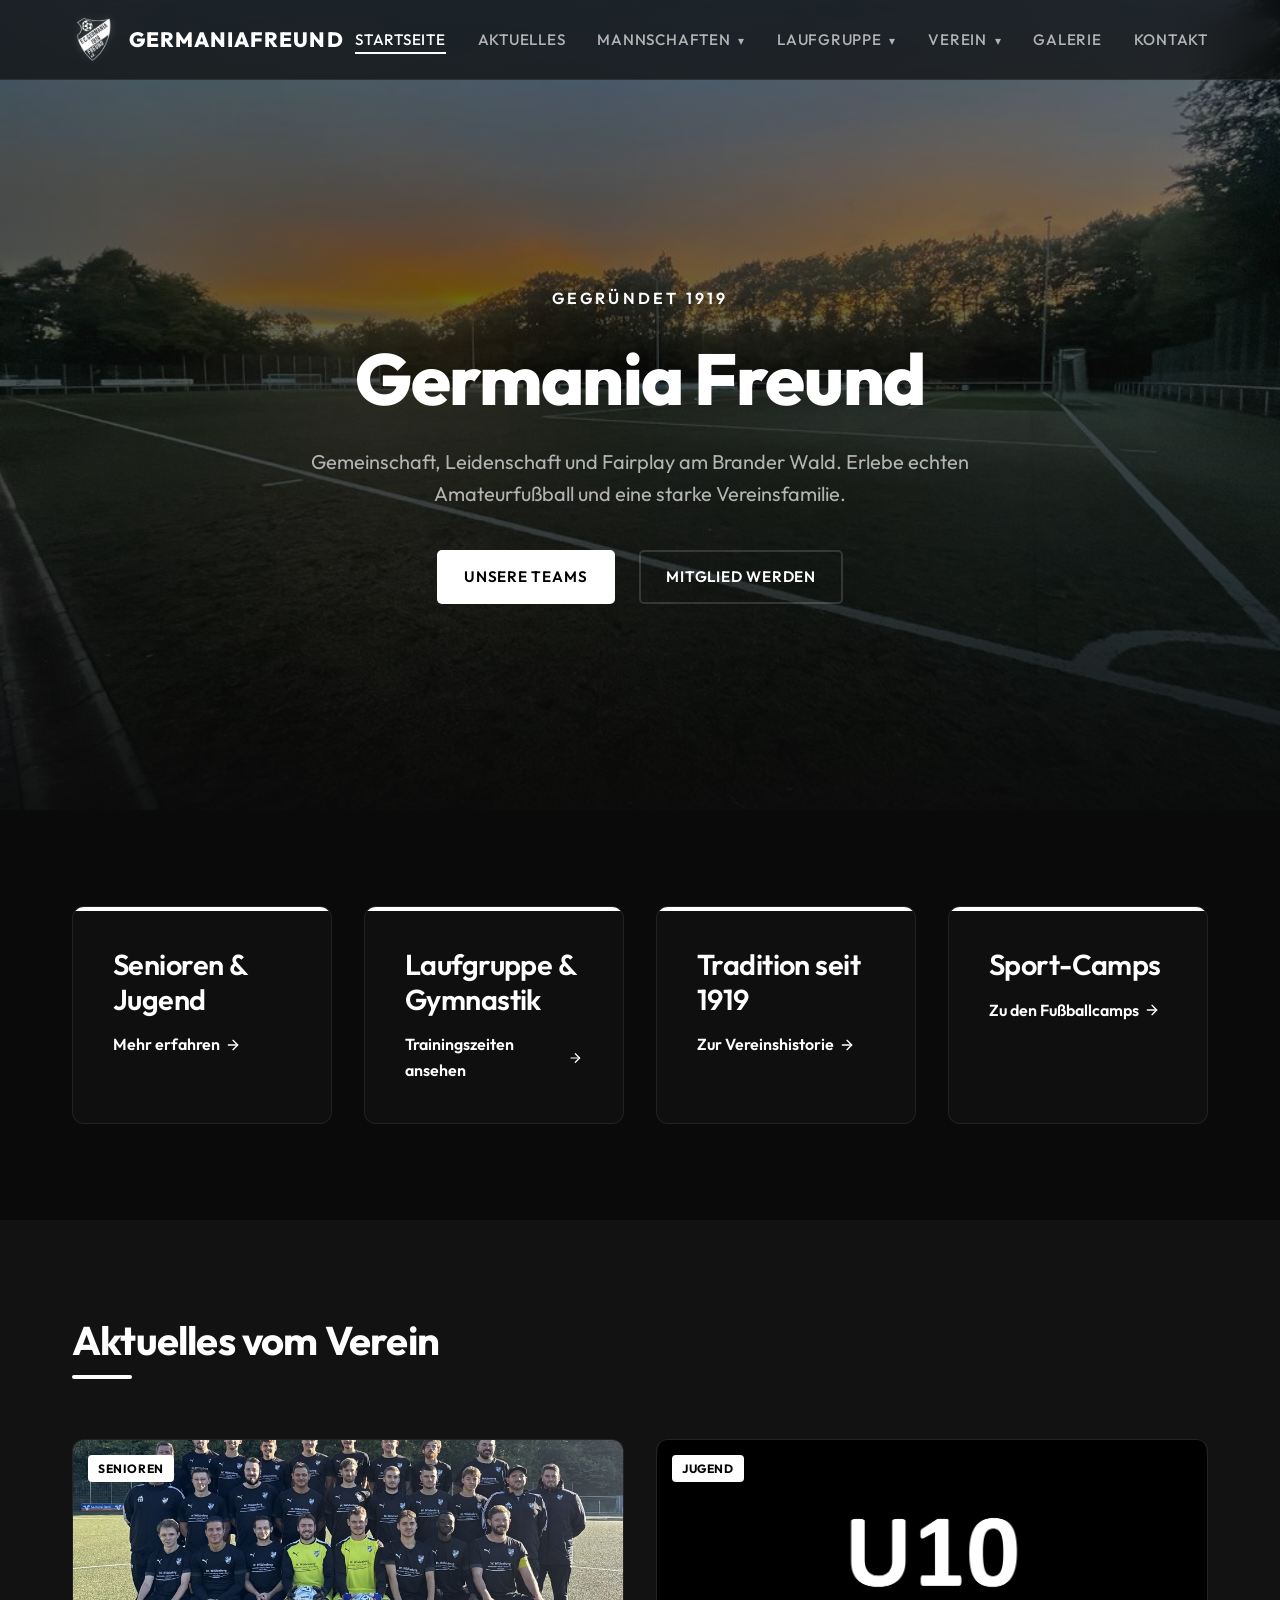
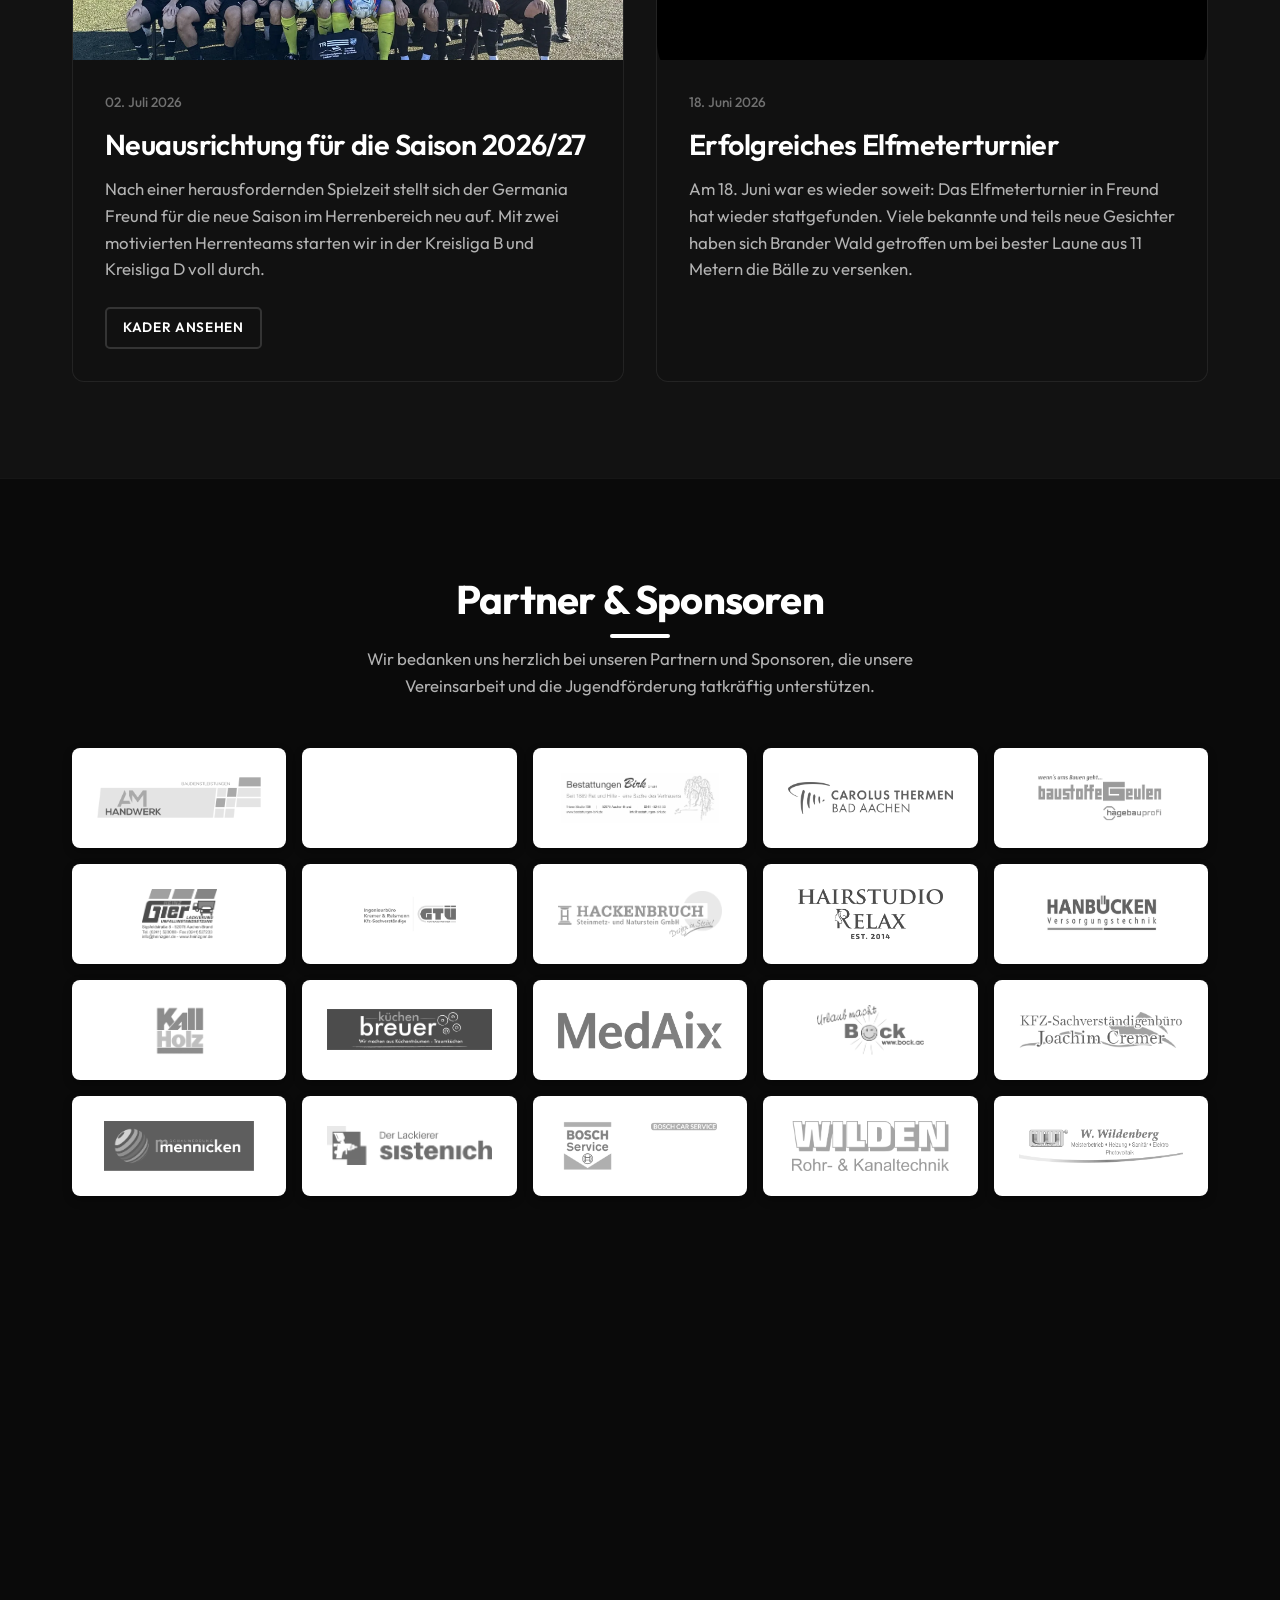
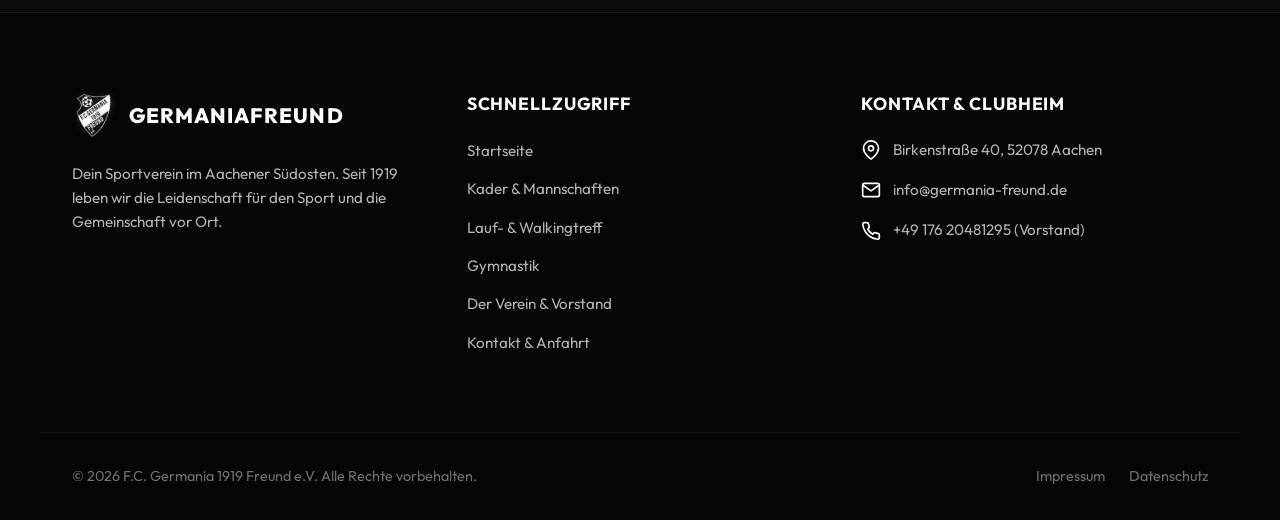
==== commit baa0f5e4: "Add MedAix Sportcamp registration button, and include user layout updates" ====
--- a/index.html
+++ b/index.html
@@ -84,11 +84,10 @@
     <!-- --- HIGHLIGHTS SECTION --- -->
     <section class="section">
         <div class="container">
-            <div class="grid grid-3">
+            <div class="grid grid-4">
                 
                 <div class="card card-accent reveal">
-                    <h3 class="card-title text-accent">Senioren & Jugend</h3>
-                    <p>Mit zwei Herrenmannschaften im Spielbetrieb und einer engagierten Jugendabteilung bieten wir Fußballbegeisterten jedes Alters eine Heimat.</p>
+                    <h3 class="card-title text-accent">Senioren & Jugend</h3>                    
                     <a href="mannschaften.html" class="text-accent" style="font-weight:600; display:inline-flex; align-items:center; gap:5px;">
                         Mehr erfahren 
                         <svg width="16" height="16" viewBox="0 0 24 24" fill="none" stroke="currentColor" stroke-width="2" stroke-linecap="round" stroke-linejoin="round"><line x1="5" y1="12" x2="19" y2="12"></line><polyline points="12 5 19 12 12 19"></polyline></svg>
@@ -96,8 +95,7 @@
                 </div>
                 
                 <div class="card card-accent reveal">
-                    <h3 class="card-title text-accent">Laufgruppe &amp; Gymnastik</h3>
-                    <p>Für alle, die sich abseits des Fußballplatzes fit halten wollen: Unsere traditionsreiche Laufgruppe sowie die Gymnastikabteilung heißen Sportbegeisterte aller Niveaus willkommen.</p>
+                    <h3 class="card-title text-accent">Laufgruppe &amp; Gymnastik</h3>                    
                     <a href="laufgruppe.html" class="text-accent" style="font-weight:600; display:inline-flex; align-items:center; gap:5px;">
                         Trainingszeiten ansehen
                         <svg width="16" height="16" viewBox="0 0 24 24" fill="none" stroke="currentColor" stroke-width="2" stroke-linecap="round" stroke-linejoin="round"><line x1="5" y1="12" x2="19" y2="12"></line><polyline points="12 5 19 12 12 19"></polyline></svg>
@@ -105,10 +103,17 @@
                 </div>
                 
                 <div class="card card-accent reveal">
-                    <h3 class="card-title text-accent">Tradition seit 1919</h3>
-                    <p>Seit über 100 Jahren stehen wir für Zusammenhalt im Stadtteil. Lerne unsere bewegte Geschichte kennen und lade die Jubiläumshefte herunter.</p>
+                    <h3 class="card-title text-accent">Tradition seit 1919</h3>                    
                     <a href="verein.html" class="text-accent" style="font-weight:600; display:inline-flex; align-items:center; gap:5px;">
                         Zur Vereinshistorie
+                        <svg width="16" height="16" viewBox="0 0 24 24" fill="none" stroke="currentColor" stroke-width="2" stroke-linecap="round" stroke-linejoin="round"><line x1="5" y1="12" x2="19" y2="12"></line><polyline points="12 5 19 12 12 19"></polyline></svg>
+                    </a>
+                </div>
+				
+				<div class="card card-accent reveal">
+                    <h3 class="card-title text-accent">Sport-Camps</h3>                    
+                    <a href="verein.html#camps" class="text-accent" style="font-weight:600; display:inline-flex; align-items:center; gap:5px;">
+                        Zu den Fußballcamps
                         <svg width="16" height="16" viewBox="0 0 24 24" fill="none" stroke="currentColor" stroke-width="2" stroke-linecap="round" stroke-linejoin="round"><line x1="5" y1="12" x2="19" y2="12"></line><polyline points="12 5 19 12 12 19"></polyline></svg>
                     </a>
                 </div>
@@ -122,7 +127,7 @@
         <div class="container">
             <h2 class="reveal">Aktuelles vom Verein</h2>
             
-            <div class="grid grid-3">
+            <div class="grid grid-2">
                 
                 <!-- News Item 1 -->
                 <article class="card news-card reveal">
@@ -145,17 +150,18 @@
                         <img src="Bilder/Allgemein/U10.png" alt="Jugendfussball" onerror="this.src='QR_Code_Homepage.png';">
                     </div>
                     <div class="news-info">
-                        <span class="news-date">15. Juni 2026</span>
-                        <h3>Erfolgreiches Fußball-Camp auf unserer Anlage</h3>
-                        <p>In den Sommerferien war es wieder so weit: Über 40 Kinder nahmen an unserem beliebten Fußball-Camp teil. Drei Tage lang standen Technik, Torschuss und vor allem jede Menge Spaß im Vordergrund.</p>
-                        <a href="verein.html" class="btn btn-secondary btn-sm" style="align-self: flex-start;">Jugendarbeit</a>
+                        <span class="news-date">18. Juni 2026</span>
+                        <h3>Erfolgreiches Elfmeterturnier</h3>
+                        <p>Am 18. Juni war es wieder soweit: Das Elfmeterturnier in Freund hat wieder stattgefunden. Viele bekannte und teils neue Gesichter haben sich Brander Wald getroffen um bei bester Laune aus 11 Metern die Bälle zu versenken.</p>
+                        
                     </div>
                 </article>
                 
                 <!-- News Item 3 -->
-                <article class="card news-card reveal">
+                <!--
+				<article class="card news-card reveal">
                     <div class="news-img">
-                        <span class="news-tag">Laufgruppe</span>
+                        <span class="news-tag">Merge</span>
                         <img src="Bilder/Laufgruppe/AdobeStock_198337827.jpeg" alt="Laufgruppe Aktion">
                     </div>
                     <div class="news-info">
@@ -165,6 +171,7 @@
                         <a href="laufgruppe.html" class="btn btn-secondary btn-sm" style="align-self: flex-start;">Laufberichte</a>
                     </div>
                 </article>
+				-->
                 
             </div>
         </div>
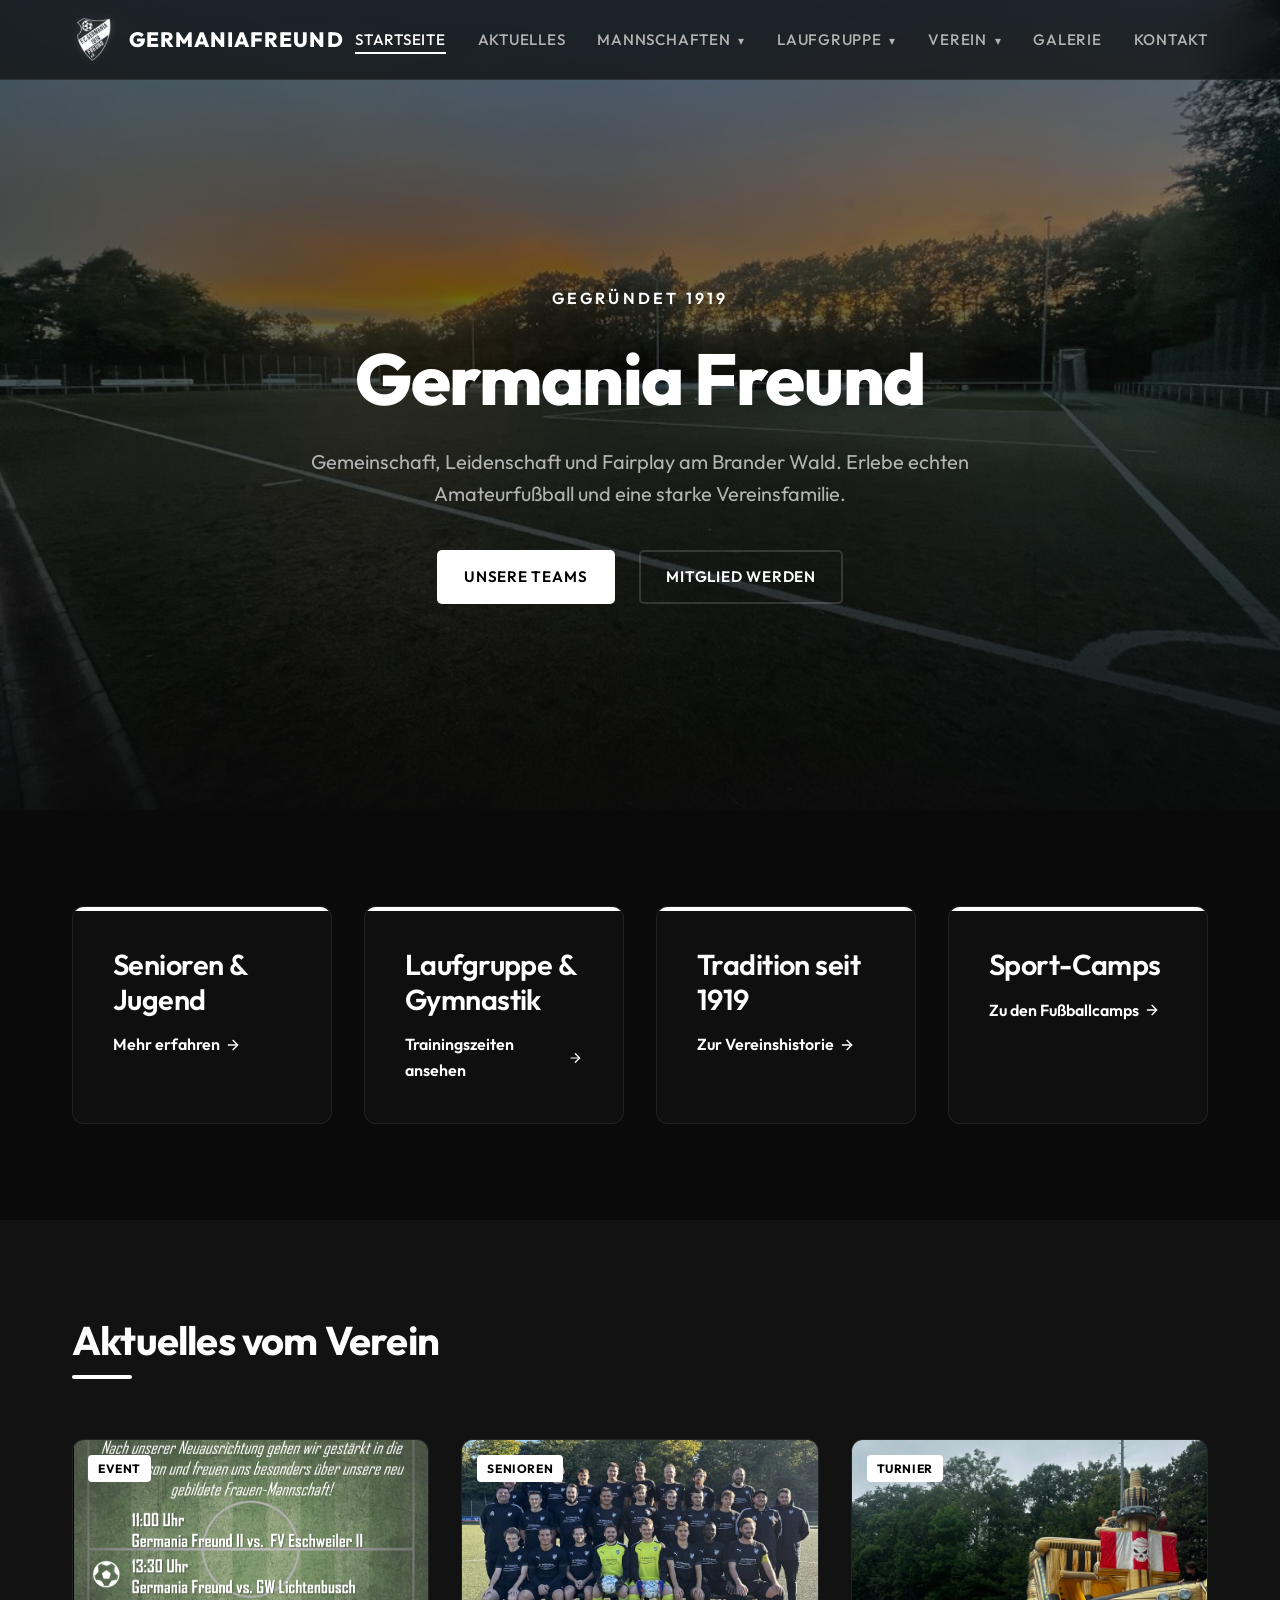
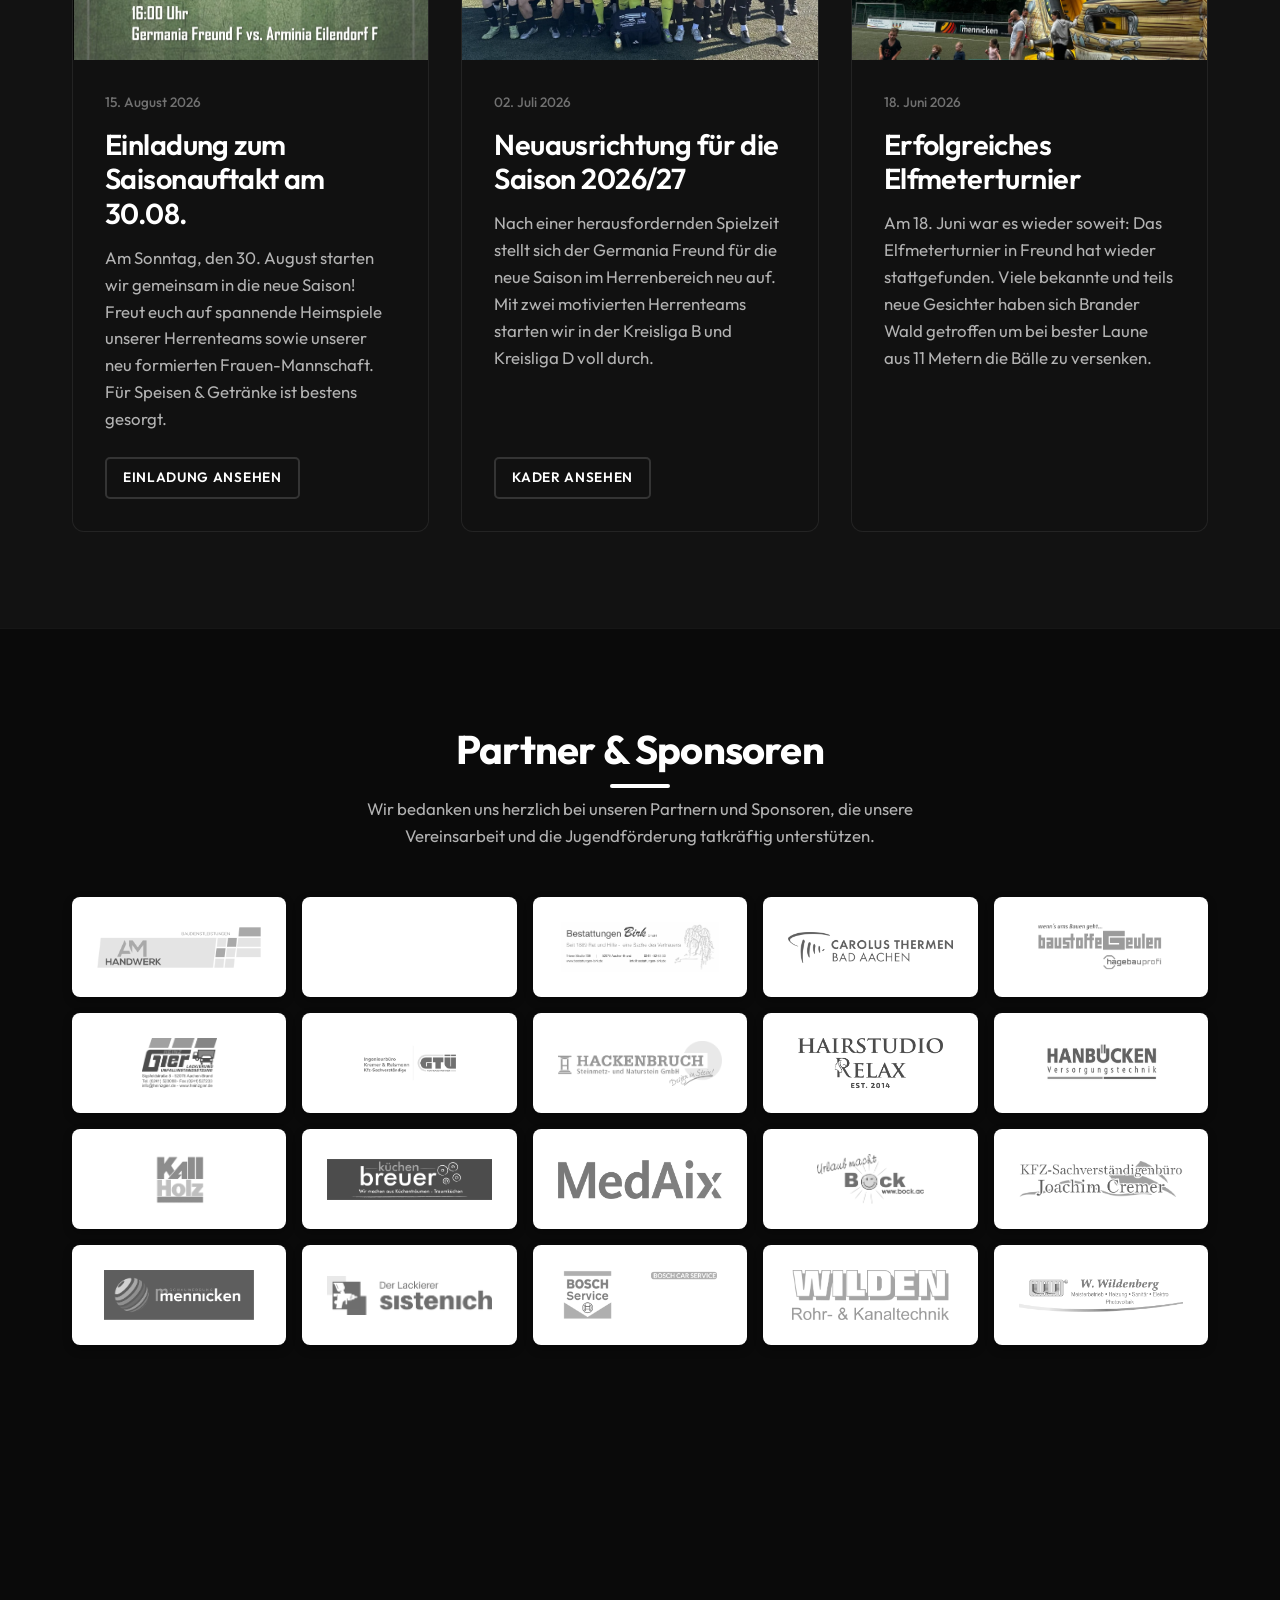
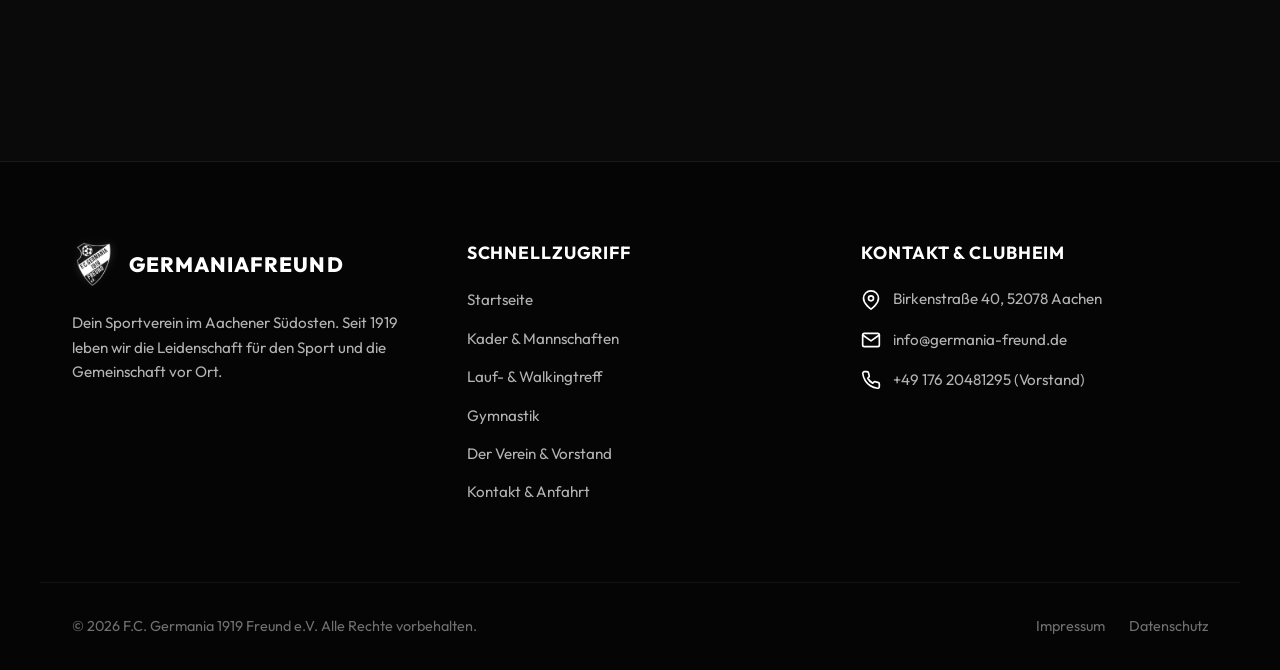
==== commit 43d098f7: "Added Card for Saisonauftakt" ====
--- a/index.html
+++ b/index.html
@@ -127,9 +127,23 @@
         <div class="container">
             <h2 class="reveal">Aktuelles vom Verein</h2>
             
-            <div class="grid grid-2">
-                
-                <!-- News Item 1 -->
+            <div class="grid grid-3">
+                
+                <!-- News Item 1 (Saisonauftakt Invitation) -->
+                <article class="card news-card reveal">
+                    <div class="news-img">
+                        <span class="news-tag">Event</span>
+                        <img src="Bilder/Allgemein/Saisonauftakt_2026.jpg" alt="Einladung Saisonauftakt" class="lightbox-trigger" data-lightbox="Bilder/Allgemein/Saisonauftakt_2026.jpg" style="cursor: pointer;">
+                    </div>
+                    <div class="news-info">
+                        <span class="news-date">15. August 2026</span>
+                        <h3>Einladung zum Saisonauftakt am 30.08.</h3>
+                        <p>Am Sonntag, den 30. August starten wir gemeinsam in die neue Saison! Freut euch auf spannende Heimspiele unserer Herrenteams sowie unserer neu formierten Frauen-Mannschaft. Für Speisen &amp; Getränke ist bestens gesorgt.</p>
+                        <a href="Bilder/Allgemein/Saisonauftakt_2026.jpg" class="btn btn-secondary btn-sm lightbox-trigger" data-lightbox="Bilder/Allgemein/Saisonauftakt_2026.jpg" style="align-self: flex-start;">Einladung ansehen</a>
+                    </div>
+                </article>
+                
+                <!-- News Item 2 -->
                 <article class="card news-card reveal">
                     <div class="news-img">
                         <span class="news-tag">Senioren</span>
@@ -143,11 +157,11 @@
                     </div>
                 </article>
                 
-                <!-- News Item 2 -->
+                <!-- News Item 3 -->
                 <article class="card news-card reveal">
                     <div class="news-img">
-                        <span class="news-tag">Jugend</span>
-                        <img src="Bilder/Allgemein/U10.png" alt="Jugendfussball" onerror="this.src='QR_Code_Homepage.png';">
+                        <span class="news-tag">Turnier</span>
+                        <img src="Bilder/Allgemein/Elfmeterturnier.jpeg" alt="Elfmeterturnier" onerror="this.src='QR_Code_Homepage.png';">
                     </div>
                     <div class="news-info">
                         <span class="news-date">18. Juni 2026</span>
@@ -271,6 +285,14 @@
         </div>
     </footer>
 
+    <!-- --- LIGHTBOX MODAL FOR IMAGES --- -->
+    <div id="image-lightbox" class="lightbox" aria-hidden="true" role="dialog">
+        <button class="lightbox-close" aria-label="Schließen">&times;</button>
+        <div class="lightbox-content">
+            <img id="lightbox-img" src="" alt="Einladung Saisonauftakt">
+        </div>
+    </div>
+
     <script src="js/main.js?v=1.4"></script>
 </body>
 </html>
--- a/css/style.css
+++ b/css/style.css
@@ -1287,3 +1287,87 @@
 .sponsor-item:hover img {
     filter: grayscale(0%) opacity(100%);
 }
+
+/* --- LIGHTBOX MODAL --- */
+.lightbox {
+    position: fixed;
+    top: 0;
+    left: 0;
+    width: 100%;
+    height: 100%;
+    background-color: rgba(10, 10, 10, 0.9);
+    backdrop-filter: blur(10px);
+    -webkit-backdrop-filter: blur(10px);
+    display: flex;
+    justify-content: center;
+    align-items: center;
+    z-index: 2000;
+    opacity: 0;
+    pointer-events: none;
+    transition: opacity 0.4s cubic-bezier(0.4, 0, 0.2, 1);
+}
+
+.lightbox.active {
+    opacity: 1;
+    pointer-events: auto;
+}
+
+.lightbox-content {
+    position: relative;
+    max-width: 90%;
+    max-height: 85%;
+    display: flex;
+    justify-content: center;
+    align-items: center;
+    transform: scale(0.9);
+    transition: transform 0.4s cubic-bezier(0.34, 1.56, 0.64, 1);
+}
+
+.lightbox.active .lightbox-content {
+    transform: scale(1);
+}
+
+.lightbox-content img {
+    max-width: 100%;
+    max-height: 85vh;
+    border-radius: 12px;
+    box-shadow: 0 10px 30px rgba(0, 0, 0, 0.5);
+    border: 1px solid rgba(255, 255, 255, 0.1);
+    object-fit: contain;
+}
+
+.lightbox-close {
+    position: absolute;
+    top: 2rem;
+    right: 2rem;
+    background: rgba(255, 255, 255, 0.1);
+    color: var(--text-primary);
+    border: none;
+    font-size: 2.5rem;
+    cursor: pointer;
+    width: 3.5rem;
+    height: 3.5rem;
+    border-radius: 50%;
+    display: flex;
+    align-items: center;
+    justify-content: center;
+    transition: all 0.3s ease;
+    line-height: 1;
+    border: 1px solid rgba(255, 255, 255, 0.15);
+}
+
+.lightbox-close:hover {
+    background: var(--text-primary);
+    color: var(--bg-primary);
+    transform: rotate(90deg);
+}
+
+@media (max-width: 768px) {
+    .lightbox-close {
+        top: 1rem;
+        right: 1rem;
+        width: 3rem;
+        height: 3rem;
+        font-size: 2rem;
+    }
+}
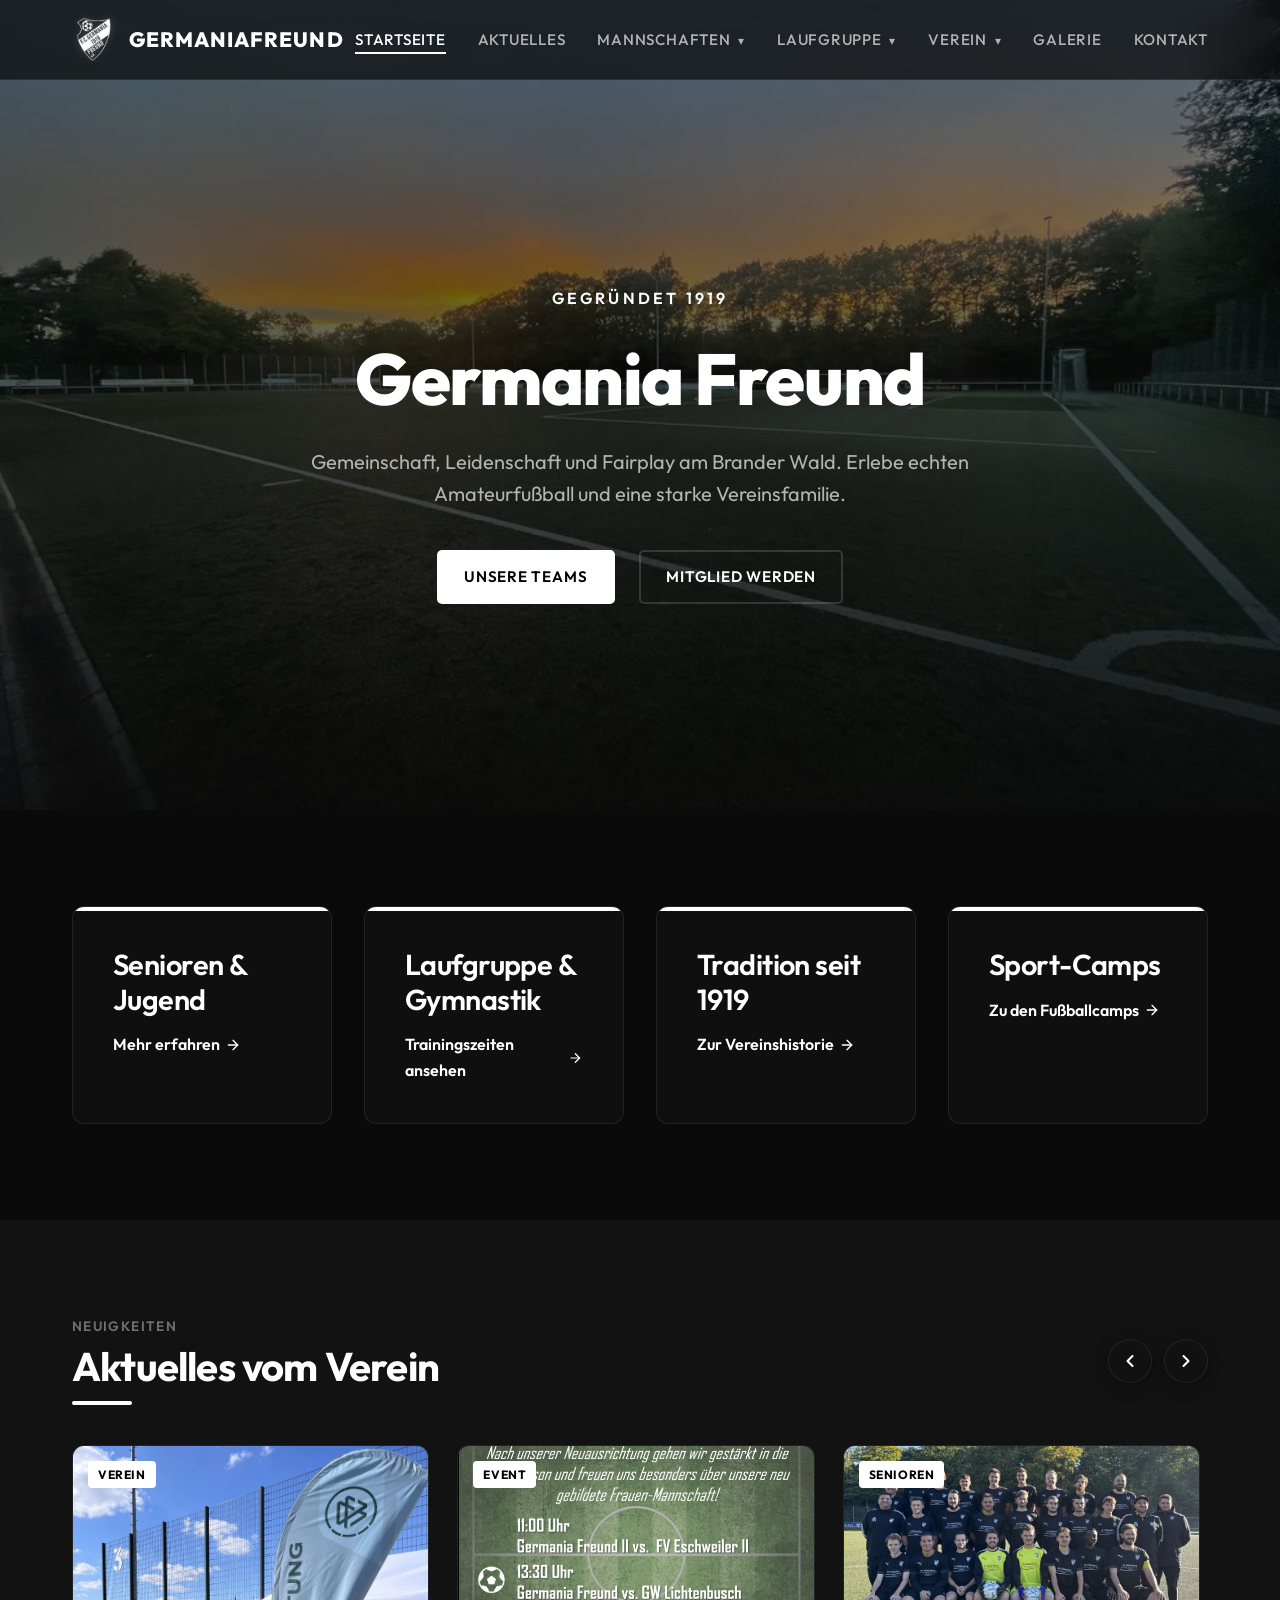
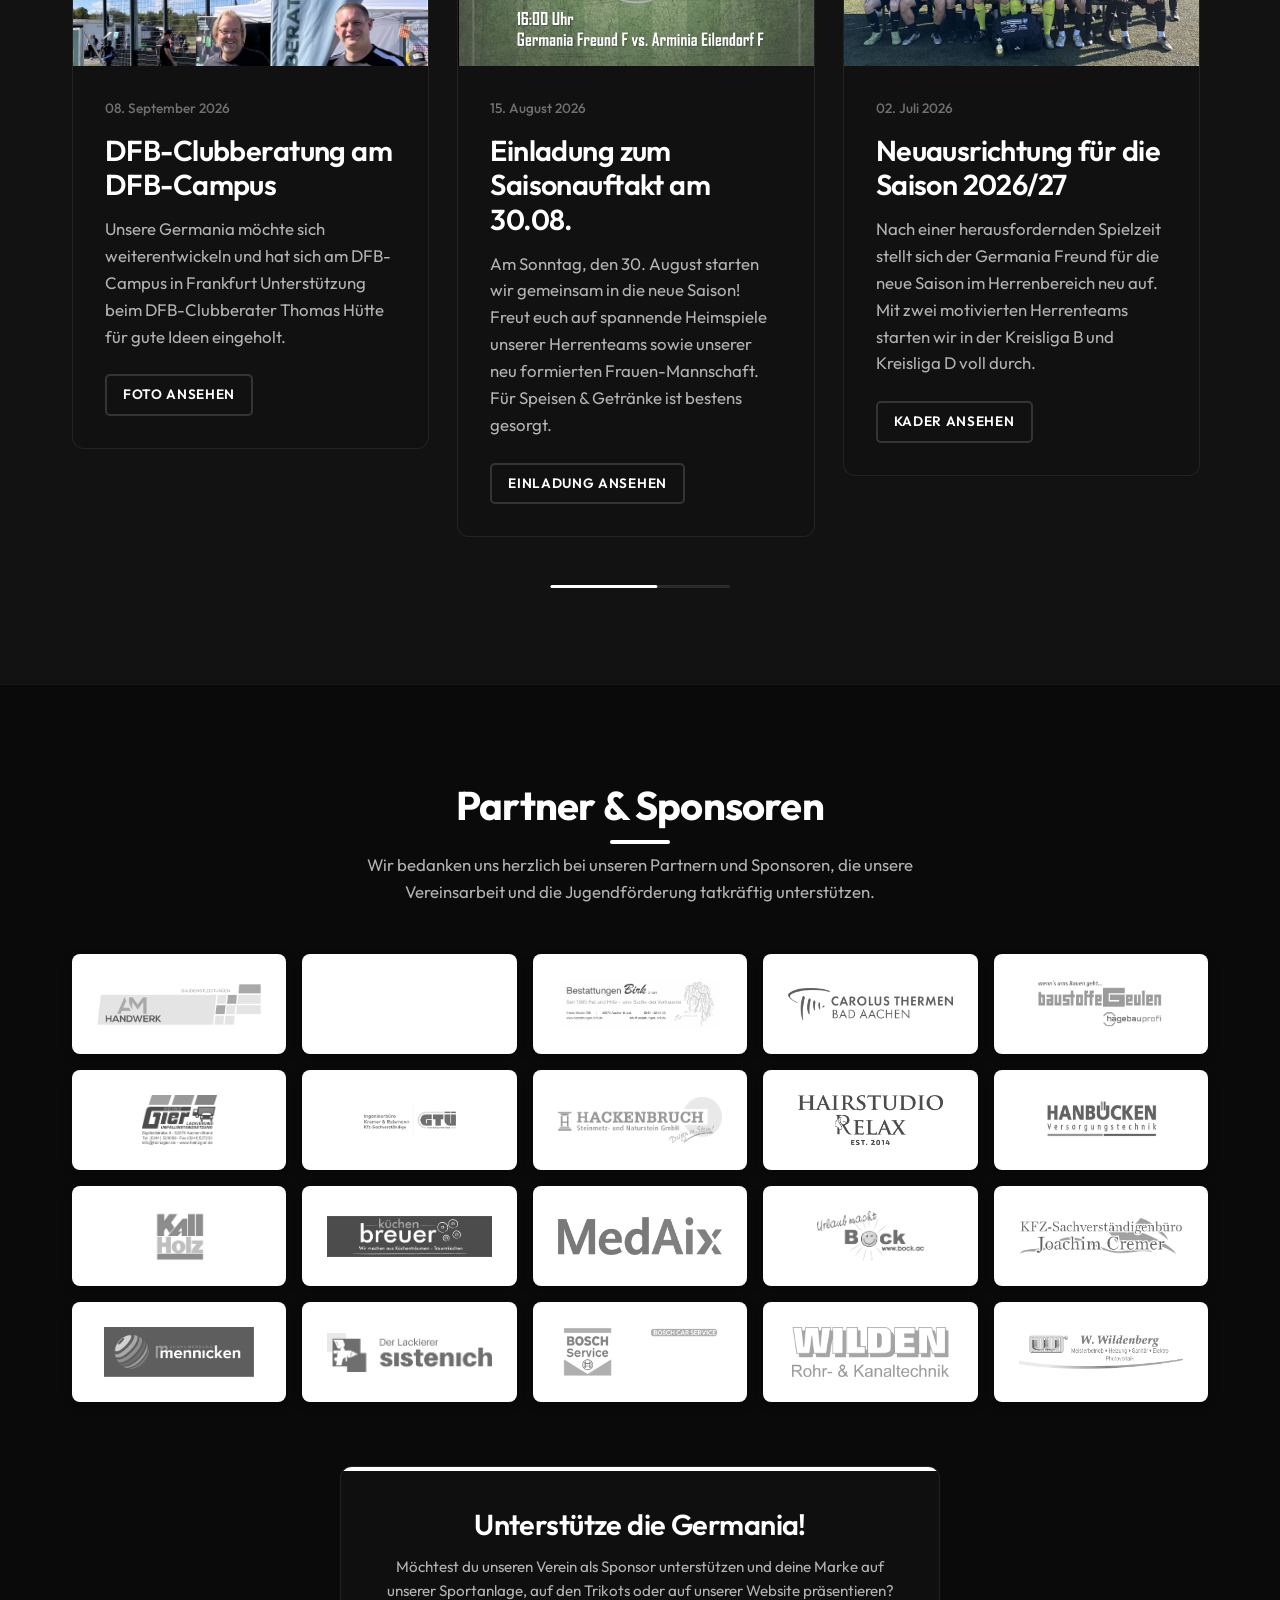
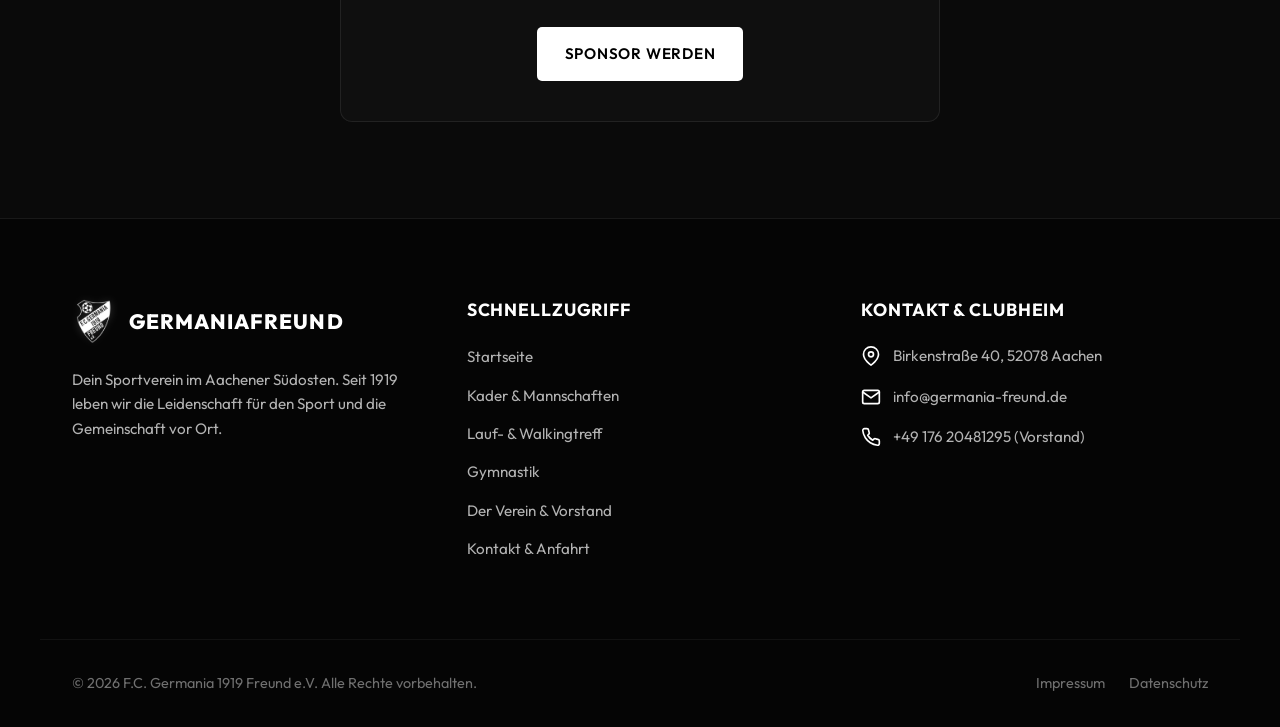
==== commit 7a80d128: "Update Website: Trainingszeit Alte Herren, News-Slider mit DFB-Campus-Beitrag, E2-Mannschaftsfoto" ====
--- a/index.html
+++ b/index.html
@@ -125,68 +125,100 @@
     <!-- --- NEWS SECTION --- -->
     <section class="section section-bg" id="aktuelles">
         <div class="container">
-            <h2 class="reveal">Aktuelles vom Verein</h2>
-            
-            <div class="grid grid-3">
-                
-                <!-- News Item 1 (Saisonauftakt Invitation) -->
-                <article class="card news-card reveal">
-                    <div class="news-img">
-                        <span class="news-tag">Event</span>
-                        <img src="Bilder/Allgemein/Saisonauftakt_2026.jpg" alt="Einladung Saisonauftakt" class="lightbox-trigger" data-lightbox="Bilder/Allgemein/Saisonauftakt_2026.jpg" style="cursor: pointer;">
-                    </div>
-                    <div class="news-info">
-                        <span class="news-date">15. August 2026</span>
-                        <h3>Einladung zum Saisonauftakt am 30.08.</h3>
-                        <p>Am Sonntag, den 30. August starten wir gemeinsam in die neue Saison! Freut euch auf spannende Heimspiele unserer Herrenteams sowie unserer neu formierten Frauen-Mannschaft. Für Speisen &amp; Getränke ist bestens gesorgt.</p>
-                        <a href="Bilder/Allgemein/Saisonauftakt_2026.jpg" class="btn btn-secondary btn-sm lightbox-trigger" data-lightbox="Bilder/Allgemein/Saisonauftakt_2026.jpg" style="align-self: flex-start;">Einladung ansehen</a>
-                    </div>
-                </article>
-                
-                <!-- News Item 2 -->
-                <article class="card news-card reveal">
-                    <div class="news-img">
-                        <span class="news-tag">Senioren</span>
-                        <img src="Bilder/Fussball/Herren_01.jpg" alt="1. Mannschaft Training" onerror="this.src='Bilder/Fussball/1_Mannschaft_22_23.JPG';">
-                    </div>
-                    <div class="news-info">
-                        <span class="news-date">02. Juli 2026</span>
-                        <h3>Neuausrichtung für die Saison 2026/27</h3>
-                        <p>Nach einer herausfordernden Spielzeit stellt sich der Germania Freund für die neue Saison im Herrenbereich neu auf. Mit zwei motivierten Herrenteams starten wir in der Kreisliga B und Kreisliga D voll durch.</p>
-                        <a href="mannschaften.html" class="btn btn-secondary btn-sm" style="align-self: flex-start;">Kader ansehen</a>
-                    </div>
-                </article>
-                
-                <!-- News Item 3 -->
-                <article class="card news-card reveal">
-                    <div class="news-img">
-                        <span class="news-tag">Turnier</span>
-                        <img src="Bilder/Allgemein/Elfmeterturnier.jpeg" alt="Elfmeterturnier" onerror="this.src='QR_Code_Homepage.png';">
-                    </div>
-                    <div class="news-info">
-                        <span class="news-date">18. Juni 2026</span>
-                        <h3>Erfolgreiches Elfmeterturnier</h3>
-                        <p>Am 18. Juni war es wieder soweit: Das Elfmeterturnier in Freund hat wieder stattgefunden. Viele bekannte und teils neue Gesichter haben sich Brander Wald getroffen um bei bester Laune aus 11 Metern die Bälle zu versenken.</p>
-                        
-                    </div>
-                </article>
-                
-                <!-- News Item 3 -->
-                <!--
-				<article class="card news-card reveal">
-                    <div class="news-img">
-                        <span class="news-tag">Merge</span>
-                        <img src="Bilder/Laufgruppe/AdobeStock_198337827.jpeg" alt="Laufgruppe Aktion">
-                    </div>
-                    <div class="news-info">
-                        <span class="news-date">24. Mai 2026</span>
-                        <h3>Gemeinsam stark beim Aachener Firmenlauf</h3>
-                        <p>Ein toller Teamerfolg! Unsere Laufgruppe war auch in diesem Jahr wieder beim Aachener Firmenlauf vertreten. Mit hervorragenden Zeiten und bester Stimmung haben wir die Germania würdig repräsentiert.</p>
-                        <a href="laufgruppe.html" class="btn btn-secondary btn-sm" style="align-self: flex-start;">Laufberichte</a>
-                    </div>
-                </article>
-				-->
-                
+            <div class="section-header-row reveal">
+                <div>
+                    <span class="section-subtitle" style="text-transform: uppercase; font-size: 0.85rem; letter-spacing: 0.1em; color: var(--text-muted); font-weight: 600; display: block; margin-bottom: 0.25rem;">Neuigkeiten</span>
+                    <h2>Aktuelles vom Verein</h2>
+                </div>
+                <!-- Navigation Buttons for Horizontal Scroll -->
+                <div class="news-slider-nav">
+                    <button class="slider-btn slider-prev" id="news-prev" aria-label="Vorherige Beiträge" title="Zurück">
+                        <svg width="20" height="20" viewBox="0 0 24 24" fill="none" stroke="currentColor" stroke-width="2.5" stroke-linecap="round" stroke-linejoin="round"><polyline points="15 18 9 12 15 6"></polyline></svg>
+                    </button>
+                    <button class="slider-btn slider-next" id="news-next" aria-label="Nächste Beiträge" title="Weiter">
+                        <svg width="20" height="20" viewBox="0 0 24 24" fill="none" stroke="currentColor" stroke-width="2.5" stroke-linecap="round" stroke-linejoin="round"><polyline points="9 18 15 12 9 6"></polyline></svg>
+                    </button>
+                </div>
+            </div>
+            
+            <div class="news-slider-container reveal">
+                <div class="news-track" id="news-track">
+                    
+                    <!-- News Item 1 (DFB-Campus Clubberatung) -->
+                    <article class="card news-card news-slide">
+                        <div class="news-img">
+                            <span class="news-tag">Verein</span>
+                            <img src="Bilder/Allgemein/dfb_clubberatung.jpg" alt="DFB-Clubberatung am DFB-Campus" class="lightbox-trigger" data-lightbox="Bilder/Allgemein/dfb_clubberatung.jpg" style="cursor: pointer; object-position: center 20%;">
+                        </div>
+                        <div class="news-info">
+                            <span class="news-date">08. September 2026</span>
+                            <h3>DFB-Clubberatung am DFB-Campus</h3>
+                            <p>Unsere Germania möchte sich weiterentwickeln und hat sich am DFB-Campus in Frankfurt Unterstützung beim DFB-Clubberater Thomas Hütte für gute Ideen eingeholt.</p>
+                            <a href="Bilder/Allgemein/dfb_clubberatung.jpg" class="btn btn-secondary btn-sm lightbox-trigger" data-lightbox="Bilder/Allgemein/dfb_clubberatung.jpg" style="align-self: flex-start;">Foto ansehen</a>
+                        </div>
+                    </article>
+
+                    <!-- News Item 2 (Saisonauftakt Invitation) -->
+                    <article class="card news-card news-slide">
+                        <div class="news-img">
+                            <span class="news-tag">Event</span>
+                            <img src="Bilder/Allgemein/Saisonauftakt_2026.jpg" alt="Einladung Saisonauftakt" class="lightbox-trigger" data-lightbox="Bilder/Allgemein/Saisonauftakt_2026.jpg" style="cursor: pointer;">
+                        </div>
+                        <div class="news-info">
+                            <span class="news-date">15. August 2026</span>
+                            <h3>Einladung zum Saisonauftakt am 30.08.</h3>
+                            <p>Am Sonntag, den 30. August starten wir gemeinsam in die neue Saison! Freut euch auf spannende Heimspiele unserer Herrenteams sowie unserer neu formierten Frauen-Mannschaft. Für Speisen &amp; Getränke ist bestens gesorgt.</p>
+                            <a href="Bilder/Allgemein/Saisonauftakt_2026.jpg" class="btn btn-secondary btn-sm lightbox-trigger" data-lightbox="Bilder/Allgemein/Saisonauftakt_2026.jpg" style="align-self: flex-start;">Einladung ansehen</a>
+                        </div>
+                    </article>
+                    
+                    <!-- News Item 3 (Neuausrichtung) -->
+                    <article class="card news-card news-slide">
+                        <div class="news-img">
+                            <span class="news-tag">Senioren</span>
+                            <img src="Bilder/Fussball/Herren_01.jpg" alt="1. Mannschaft Training" onerror="this.src='Bilder/Fussball/1_Mannschaft_22_23.JPG';">
+                        </div>
+                        <div class="news-info">
+                            <span class="news-date">02. Juli 2026</span>
+                            <h3>Neuausrichtung für die Saison 2026/27</h3>
+                            <p>Nach einer herausfordernden Spielzeit stellt sich der Germania Freund für die neue Saison im Herrenbereich neu auf. Mit zwei motivierten Herrenteams starten wir in der Kreisliga B und Kreisliga D voll durch.</p>
+                            <a href="mannschaften.html" class="btn btn-secondary btn-sm" style="align-self: flex-start;">Kader ansehen</a>
+                        </div>
+                    </article>
+                    
+                    <!-- News Item 4 (Elfmeterturnier) -->
+                    <article class="card news-card news-slide">
+                        <div class="news-img">
+                            <span class="news-tag">Turnier</span>
+                            <img src="Bilder/Allgemein/Elfmeterturnier.jpeg" alt="Elfmeterturnier" onerror="this.src='QR_Code_Homepage.png';">
+                        </div>
+                        <div class="news-info">
+                            <span class="news-date">18. Juni 2026</span>
+                            <h3>Erfolgreiches Elfmeterturnier</h3>
+                            <p>Am 18. Juni war es wieder soweit: Das Elfmeterturnier in Freund hat wieder stattgefunden. Viele bekannte und teils neue Gesichter haben sich Brander Wald getroffen um bei bester Laune aus 11 Metern die Bälle zu versenken.</p>
+                        </div>
+                    </article>
+                    
+                    <!-- News Item 5 (Firmenlauf) -->
+                    <article class="card news-card news-slide">
+                        <div class="news-img">
+                            <span class="news-tag">Laufgruppe</span>
+                            <img src="Bilder/Laufgruppe/AdobeStock_198337827.jpeg" alt="Laufgruppe Aktion">
+                        </div>
+                        <div class="news-info">
+                            <span class="news-date">24. Mai 2026</span>
+                            <h3>Gemeinsam stark beim Aachener Firmenlauf</h3>
+                            <p>Ein toller Teamerfolg! Unsere Laufgruppe war auch in diesem Jahr wieder beim Aachener Firmenlauf vertreten. Mit hervorragenden Zeiten und bester Stimmung haben wir die Germania würdig repräsentiert.</p>
+                            <a href="laufgruppe.html" class="btn btn-secondary btn-sm" style="align-self: flex-start;">Laufberichte</a>
+                        </div>
+                    </article>
+                    
+                </div>
+            </div>
+
+            <!-- Scroll Progress Indicator -->
+            <div class="news-scroll-indicator" aria-hidden="true">
+                <div class="news-scroll-thumb" id="news-scroll-thumb"></div>
             </div>
         </div>
     </section>
--- a/css/style.css
+++ b/css/style.css
@@ -601,6 +601,125 @@
     margin-bottom: 1.5rem;
 }
 
+/* --- HORIZONTAL NEWS SLIDER --- */
+.section-header-row {
+    display: flex;
+    justify-content: space-between;
+    align-items: center;
+    margin-bottom: 2rem;
+    gap: 1.5rem;
+}
+
+.section-header-row h2 {
+    margin-bottom: 0;
+}
+
+.news-slider-nav {
+    display: flex;
+    align-items: center;
+    gap: 0.75rem;
+}
+
+.slider-btn {
+    width: 44px;
+    height: 44px;
+    border-radius: 50%;
+    background: var(--glass-bg);
+    border: 1px solid var(--glass-border);
+    color: var(--text-primary);
+    display: flex;
+    align-items: center;
+    justify-content: center;
+    cursor: pointer;
+    transition: var(--transition-smooth);
+    backdrop-filter: var(--glass-blur);
+    -webkit-backdrop-filter: var(--glass-blur);
+    box-shadow: 0 4px 15px rgba(0, 0, 0, 0.3);
+}
+
+.slider-btn:hover:not(:disabled) {
+    background: #ffffff;
+    color: #000000;
+    border-color: #ffffff;
+    transform: translateY(-2px);
+    box-shadow: 0 6px 20px rgba(255, 255, 255, 0.25);
+}
+
+.slider-btn:active:not(:disabled) {
+    transform: translateY(0);
+}
+
+.slider-btn:disabled {
+    opacity: 0.25;
+    cursor: not-allowed;
+    border-color: rgba(255, 255, 255, 0.05);
+}
+
+.news-slider-container {
+    position: relative;
+    width: 100%;
+}
+
+.news-track {
+    display: flex;
+    gap: 1.75rem;
+    overflow-x: auto;
+    scroll-behavior: smooth;
+    scroll-snap-type: x mandatory;
+    -webkit-overflow-scrolling: touch;
+    padding: 0.5rem 0.25rem 1.5rem;
+    scrollbar-width: none;
+}
+
+.news-track::-webkit-scrollbar {
+    display: none;
+}
+
+.news-slide {
+    flex: 0 0 calc((100% - (2 * 1.75rem)) / 3);
+    min-width: 290px;
+    scroll-snap-align: start;
+    scroll-snap-stop: normal;
+    display: flex;
+    flex-direction: column;
+}
+
+@media (max-width: 1024px) {
+    .news-slide {
+        flex: 0 0 calc((100% - 1.75rem) / 2);
+        min-width: 280px;
+    }
+}
+
+@media (max-width: 680px) {
+    .news-slide {
+        flex: 0 0 86%;
+        min-width: 260px;
+    }
+}
+
+.news-scroll-indicator {
+    width: 100%;
+    max-width: 180px;
+    height: 3px;
+    background: rgba(255, 255, 255, 0.1);
+    border-radius: 99px;
+    margin: 1.5rem auto 0;
+    position: relative;
+    overflow: hidden;
+}
+
+.news-scroll-thumb {
+    position: absolute;
+    top: 0;
+    left: 0;
+    height: 100%;
+    width: 33.33%;
+    background: var(--text-primary);
+    border-radius: 99px;
+    transition: transform 0.15s ease-out, width 0.2s ease;
+}
+
 /* --- FOOTER --- */
 .footer {
     background-color: #050505;
@@ -880,6 +999,71 @@
     background: var(--glass-bg);
     color: var(--text-primary);
     transition: var(--transition-smooth);
+}
+
+.youth-item-front.has-photo {
+    background-size: cover;
+    background-position: center 25%;
+    position: relative;
+    border-color: rgba(255, 255, 255, 0.15);
+    justify-content: flex-end;
+    padding-bottom: 1.25rem;
+    overflow: hidden;
+}
+
+.youth-item-front.has-photo::before {
+    content: '';
+    position: absolute;
+    inset: 0;
+    border-radius: inherit;
+    background: linear-gradient(
+        to bottom,
+        rgba(10, 10, 10, 0.1) 0%,
+        rgba(10, 10, 10, 0.35) 40%,
+        rgba(10, 10, 10, 0.85) 80%,
+        rgba(10, 10, 10, 0.95) 100%
+    );
+    z-index: 1;
+    transition: var(--transition-smooth);
+}
+
+.youth-item:hover .youth-item-front.has-photo::before,
+.youth-item.flipped .youth-item-front.has-photo::before {
+    background: linear-gradient(
+        to bottom,
+        rgba(10, 10, 10, 0.2) 0%,
+        rgba(10, 10, 10, 0.45) 40%,
+        rgba(10, 10, 10, 0.9) 80%,
+        rgba(10, 10, 10, 0.98) 100%
+    );
+}
+
+.youth-item-front.has-photo .youth-front-content {
+    position: relative;
+    z-index: 2;
+    width: 100%;
+    text-align: center;
+}
+
+.youth-item-front.has-photo .photo-badge {
+    position: absolute;
+    top: 10px;
+    right: 10px;
+    z-index: 2;
+    background: rgba(10, 10, 10, 0.7);
+    backdrop-filter: blur(8px);
+    -webkit-backdrop-filter: blur(8px);
+    border: 1px solid rgba(255, 255, 255, 0.2);
+    border-radius: 20px;
+    padding: 3px 8px;
+    font-size: 0.65rem;
+    font-weight: 600;
+    color: var(--text-primary);
+    display: inline-flex;
+    align-items: center;
+    gap: 4px;
+    text-transform: uppercase;
+    letter-spacing: 0.05em;
 }
 
 .youth-item:hover .youth-item-front,
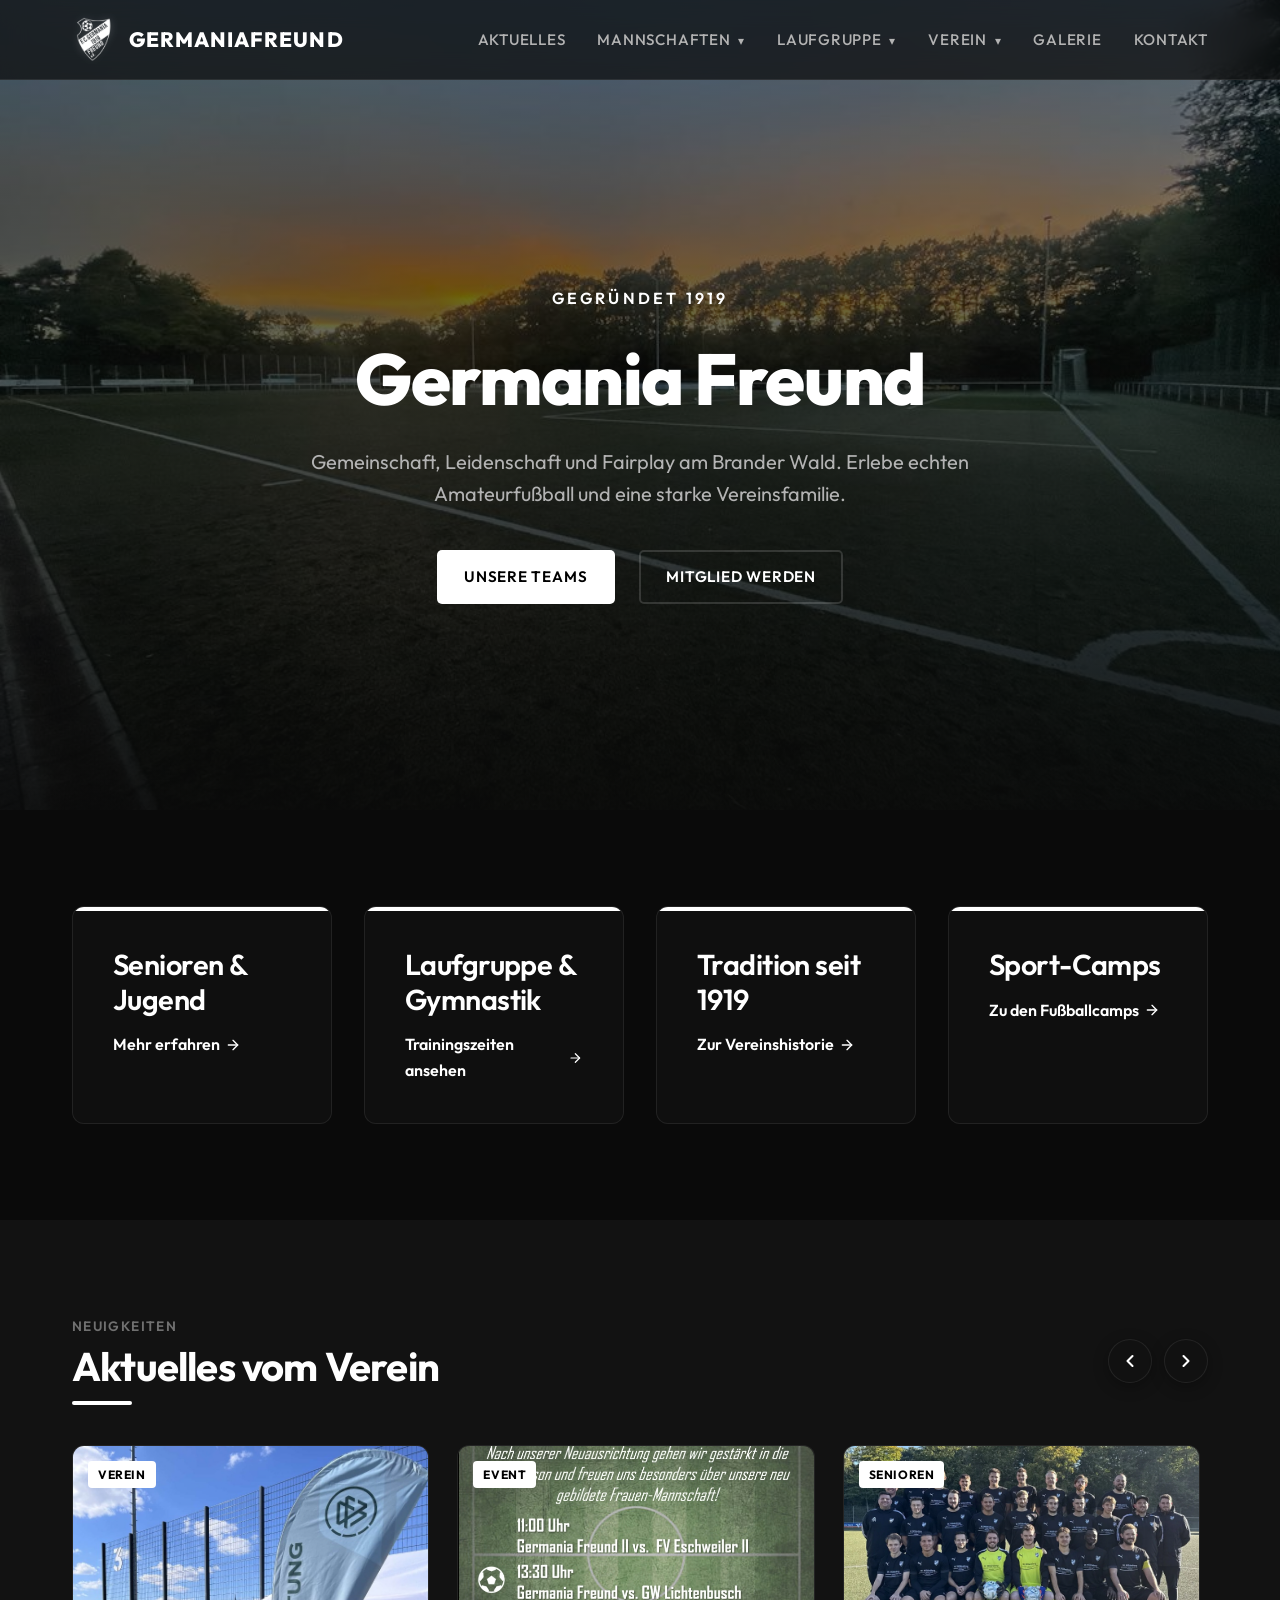
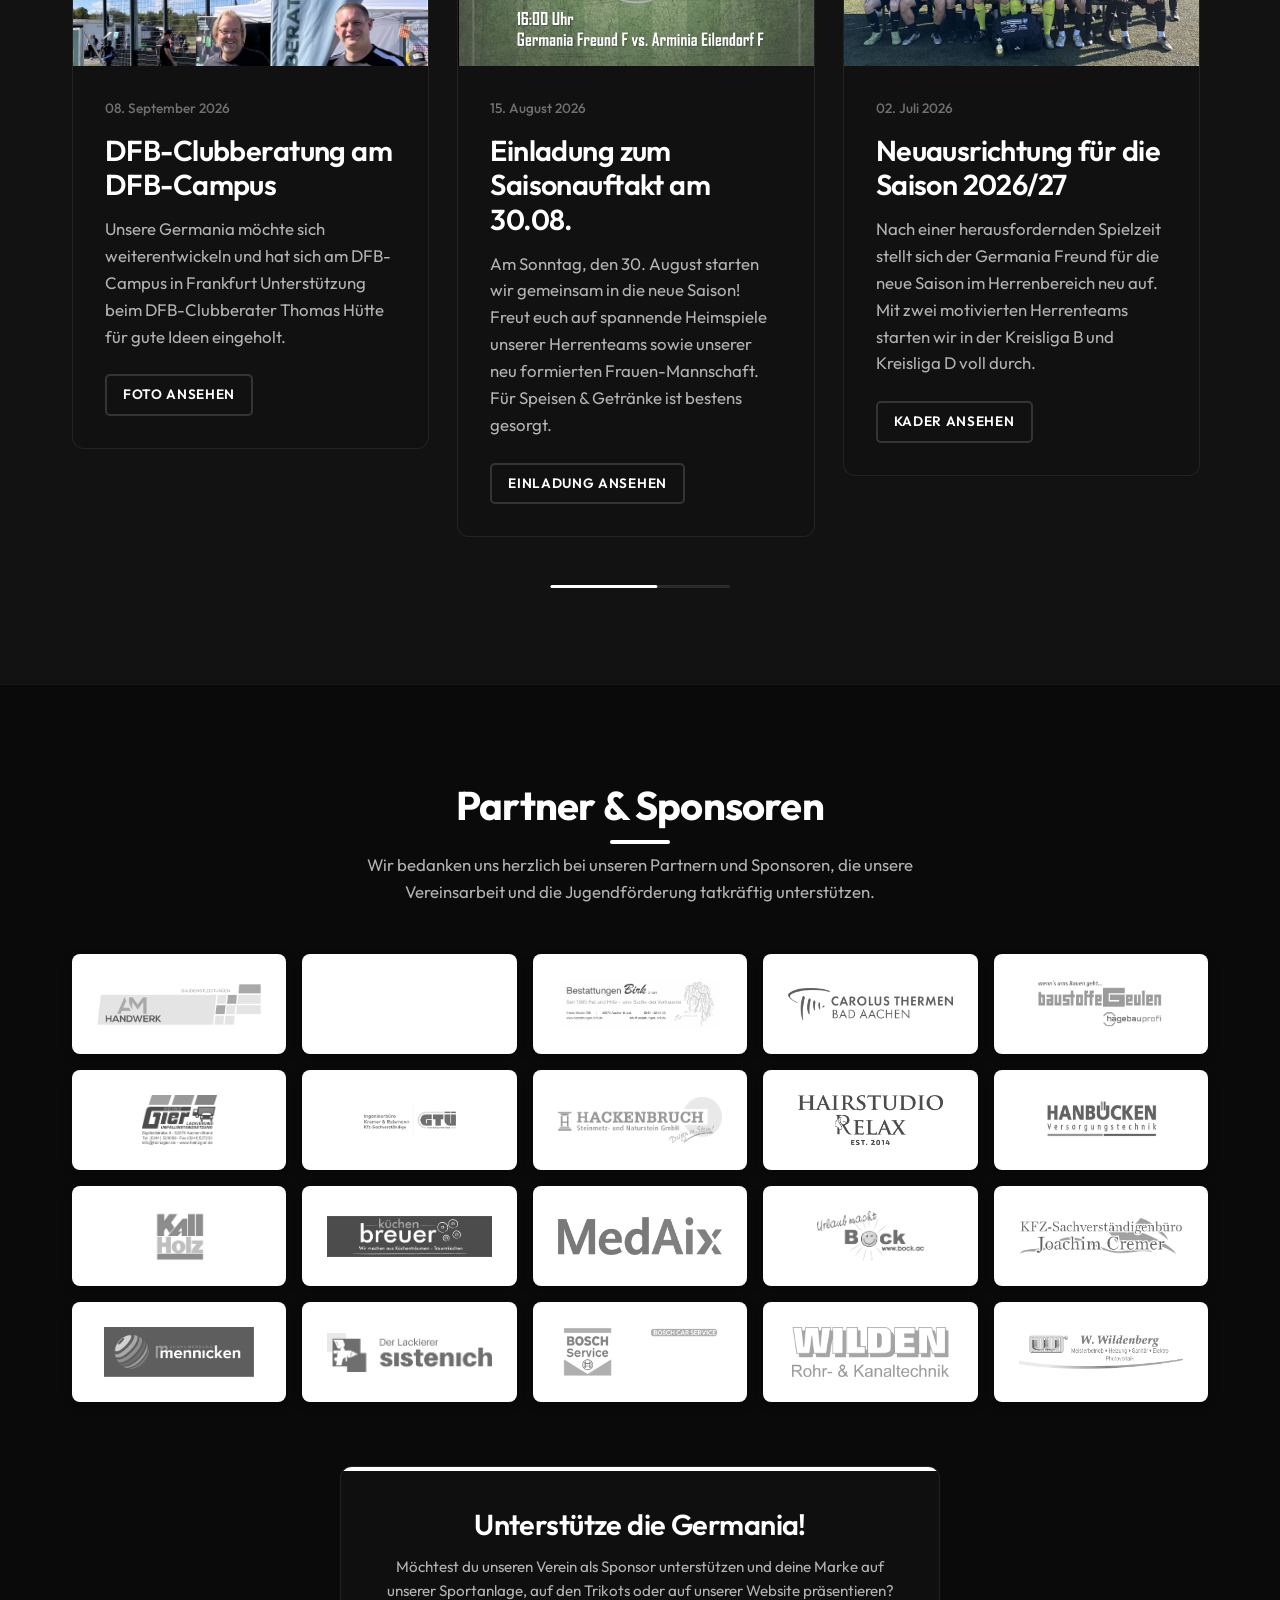
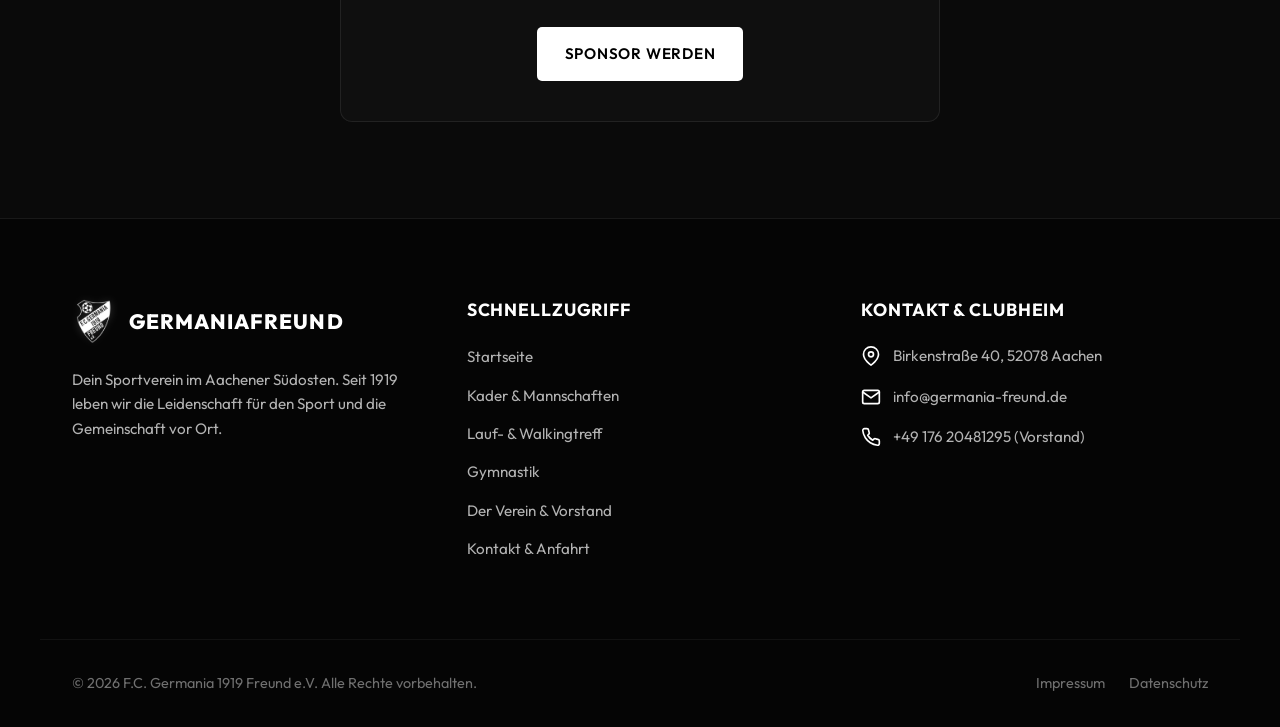
==== commit d1ed50ff: "Remove Startseite from navigation bar across all pages" ====
--- a/index.html
+++ b/index.html
@@ -5,7 +5,7 @@
     <meta name="viewport" content="width=device-width, initial-scale=1.0">
     <title>F.C. Germania 1919 Freund e.V. | Offizielle Website</title>
     <meta name="description" content="Offizielle Website des F.C. Germania 1919 Freund e.V. aus Aachen-Brand. Entdecke unsere Mannschaften, die Laufgruppe und werde Mitglied!">
-    <link rel="stylesheet" href="css/style.css?v=1.4">
+    <link rel="stylesheet" href="css/style.css?v=1.7">
     <script src="https://widget-api.fupa.net/vendor/widget.js?v1" defer></script>
     <link rel="icon" type="image/png" href="Bilder/Allgemein/Logo.png">
 </head>
@@ -21,7 +21,6 @@
             
             <nav>
                 <ul class="nav-links">
-                    <li><a href="index.html" class="nav-link">Startseite</a></li>
                     <li><a href="index.html#aktuelles" class="nav-link">Aktuelles</a></li>
                     <li class="dropdown">
                         <a href="mannschaften.html" class="nav-link dropdown-toggle">Mannschaften <span class="arrow">&#9662;</span></a>
@@ -50,6 +49,7 @@
                             <li><a href="verein.html" style="font-weight: 600;">Übersicht</a></li>
                             <li class="dropdown-divider"></li>
                             <li><a href="verein.html#ueber-uns">Über Uns</a></li>
+                            <li><a href="verein.html#mitgliedschaft">Mitgliedschaft</a></li>
                             <li><a href="verein.html#vorstand">Der Vorstand</a></li>
                             <li><a href="verein.html#geschichte">Geschichte</a></li>
                             <li><a href="verein.html#camps">Fußball-Camps</a></li>
@@ -325,6 +325,6 @@
         </div>
     </div>
 
-    <script src="js/main.js?v=1.4"></script>
+    <script src="js/main.js?v=1.7"></script>
 </body>
 </html>
--- a/css/style.css
+++ b/css/style.css
@@ -959,7 +959,7 @@
     border: none;
     padding: 0;
     width: 100%;
-    height: 220px;
+    height: 235px;
     perspective: 1000px;
     display: block;
 }
@@ -988,7 +988,7 @@
     -webkit-backface-visibility: hidden;
     border-radius: 10px;
     border: 1px solid var(--glass-border);
-    padding: 1.5rem 1rem;
+    padding: 1.2rem 0.8rem;
     display: flex;
     flex-direction: column;
     align-items: center;
@@ -999,11 +999,13 @@
     background: var(--glass-bg);
     color: var(--text-primary);
     transition: var(--transition-smooth);
+    z-index: 2;
+    pointer-events: auto;
 }
 
 .youth-item-front.has-photo {
-    background-size: cover;
-    background-position: center 25%;
+    background-size: cover !important;
+    background-position: center 20% !important;
     position: relative;
     border-color: rgba(255, 255, 255, 0.15);
     justify-content: flex-end;
@@ -1070,6 +1072,13 @@
 .youth-item.flipped .youth-item-front {
     box-shadow: var(--accent-shadow);
     border-color: var(--accent);
+    pointer-events: none !important;
+    z-index: 1;
+}
+
+.youth-item:hover .youth-item-front *,
+.youth-item.flipped .youth-item-front * {
+    pointer-events: none !important;
 }
 
 .youth-item-back {
@@ -1080,21 +1089,29 @@
     color: var(--text-primary);
     transform: rotateY(180deg);
     box-shadow: var(--accent-shadow);
+    z-index: 1;
+    pointer-events: none;
+}
+
+.youth-item:hover .youth-item-back,
+.youth-item.flipped .youth-item-back {
+    pointer-events: auto !important;
+    z-index: 10;
 }
 
 .youth-item-back h4 {
-    font-size: 0.8rem;
-    margin: 0 0 2px 0;
+    font-size: 0.75rem;
+    margin: 0 0 1px 0;
     color: var(--accent);
     text-transform: uppercase;
     letter-spacing: 0.05em;
 }
 
 .youth-item-back p {
-    font-size: 0.75rem;
-    margin: 0 0 8px 0;
+    font-size: 0.72rem;
+    margin: 0 0 6px 0;
     color: var(--text-secondary);
-    line-height: 1.3;
+    line-height: 1.25;
 }
 
 .youth-item-back a {
@@ -1102,6 +1119,65 @@
     color: var(--text-primary);
     text-decoration: underline;
     transition: var(--transition-smooth);
+    pointer-events: auto !important;
+    position: relative;
+    z-index: 20;
+}
+
+.youth-item-back a:hover {
+    color: var(--accent);
+}
+
+.youth-back-links {
+    display: flex;
+    flex-direction: column;
+    gap: 6px;
+    margin-top: 6px;
+    width: 100%;
+    align-items: center;
+    position: relative;
+    z-index: 20;
+}
+
+.youth-btn-link {
+    display: inline-flex;
+    align-items: center;
+    justify-content: center;
+    gap: 6px;
+    font-size: 0.72rem;
+    font-weight: 500;
+    color: var(--text-primary) !important;
+    background: rgba(255, 255, 255, 0.08);
+    border: 1px solid rgba(255, 255, 255, 0.15);
+    border-radius: 6px;
+    padding: 4px 10px;
+    width: 85%;
+    max-width: 170px;
+    text-decoration: none !important;
+    transition: var(--transition-smooth);
+    cursor: pointer;
+    pointer-events: auto !important;
+    position: relative;
+    z-index: 25;
+}
+
+.youth-btn-link:hover {
+    background: rgba(255, 255, 255, 0.2);
+    border-color: rgba(255, 255, 255, 0.4);
+    color: #ffffff !important;
+    transform: translateY(-1px);
+}
+
+.youth-btn-photo {
+    background: rgba(255, 255, 255, 0.15);
+    border-color: rgba(255, 255, 255, 0.3);
+    font-weight: 600;
+}
+
+.youth-btn-photo:hover {
+    background: #ffffff;
+    color: #000000 !important;
+    border-color: #ffffff;
 }
 
 .youth-item-back a:hover {
